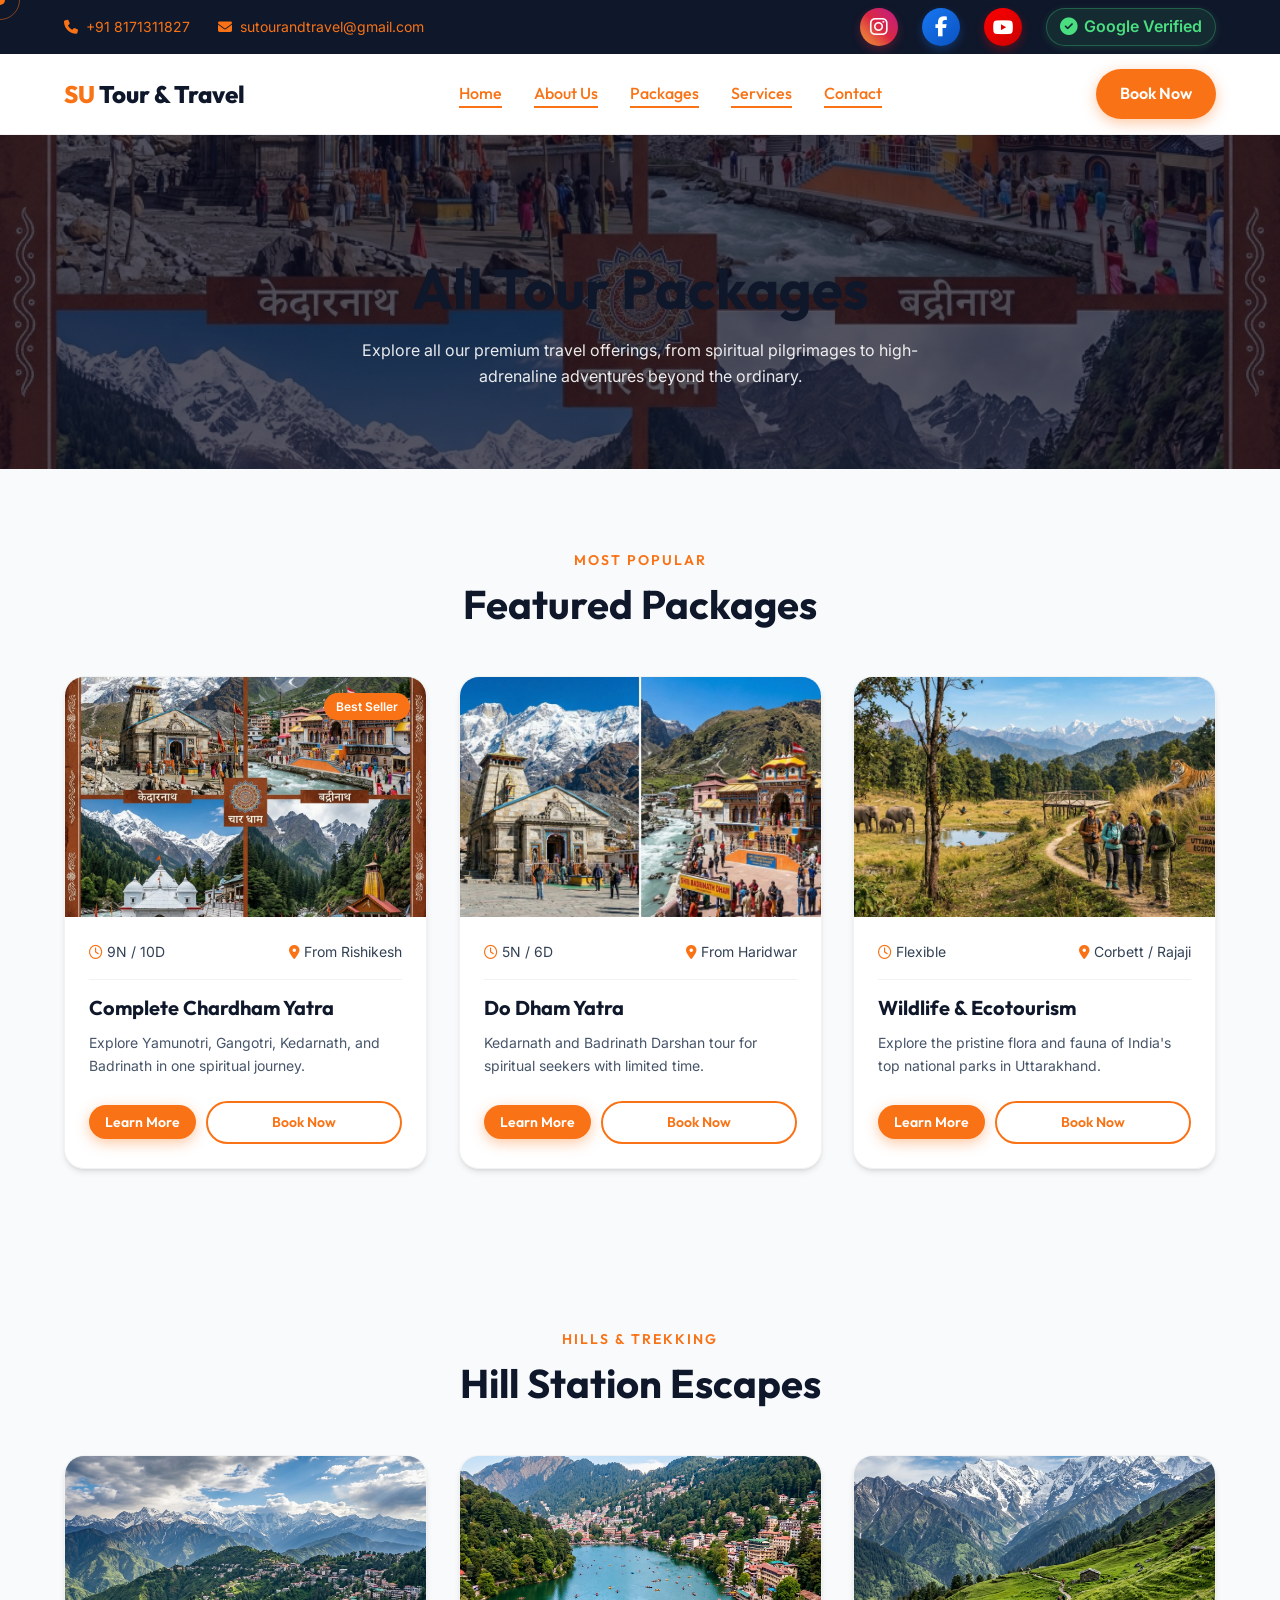
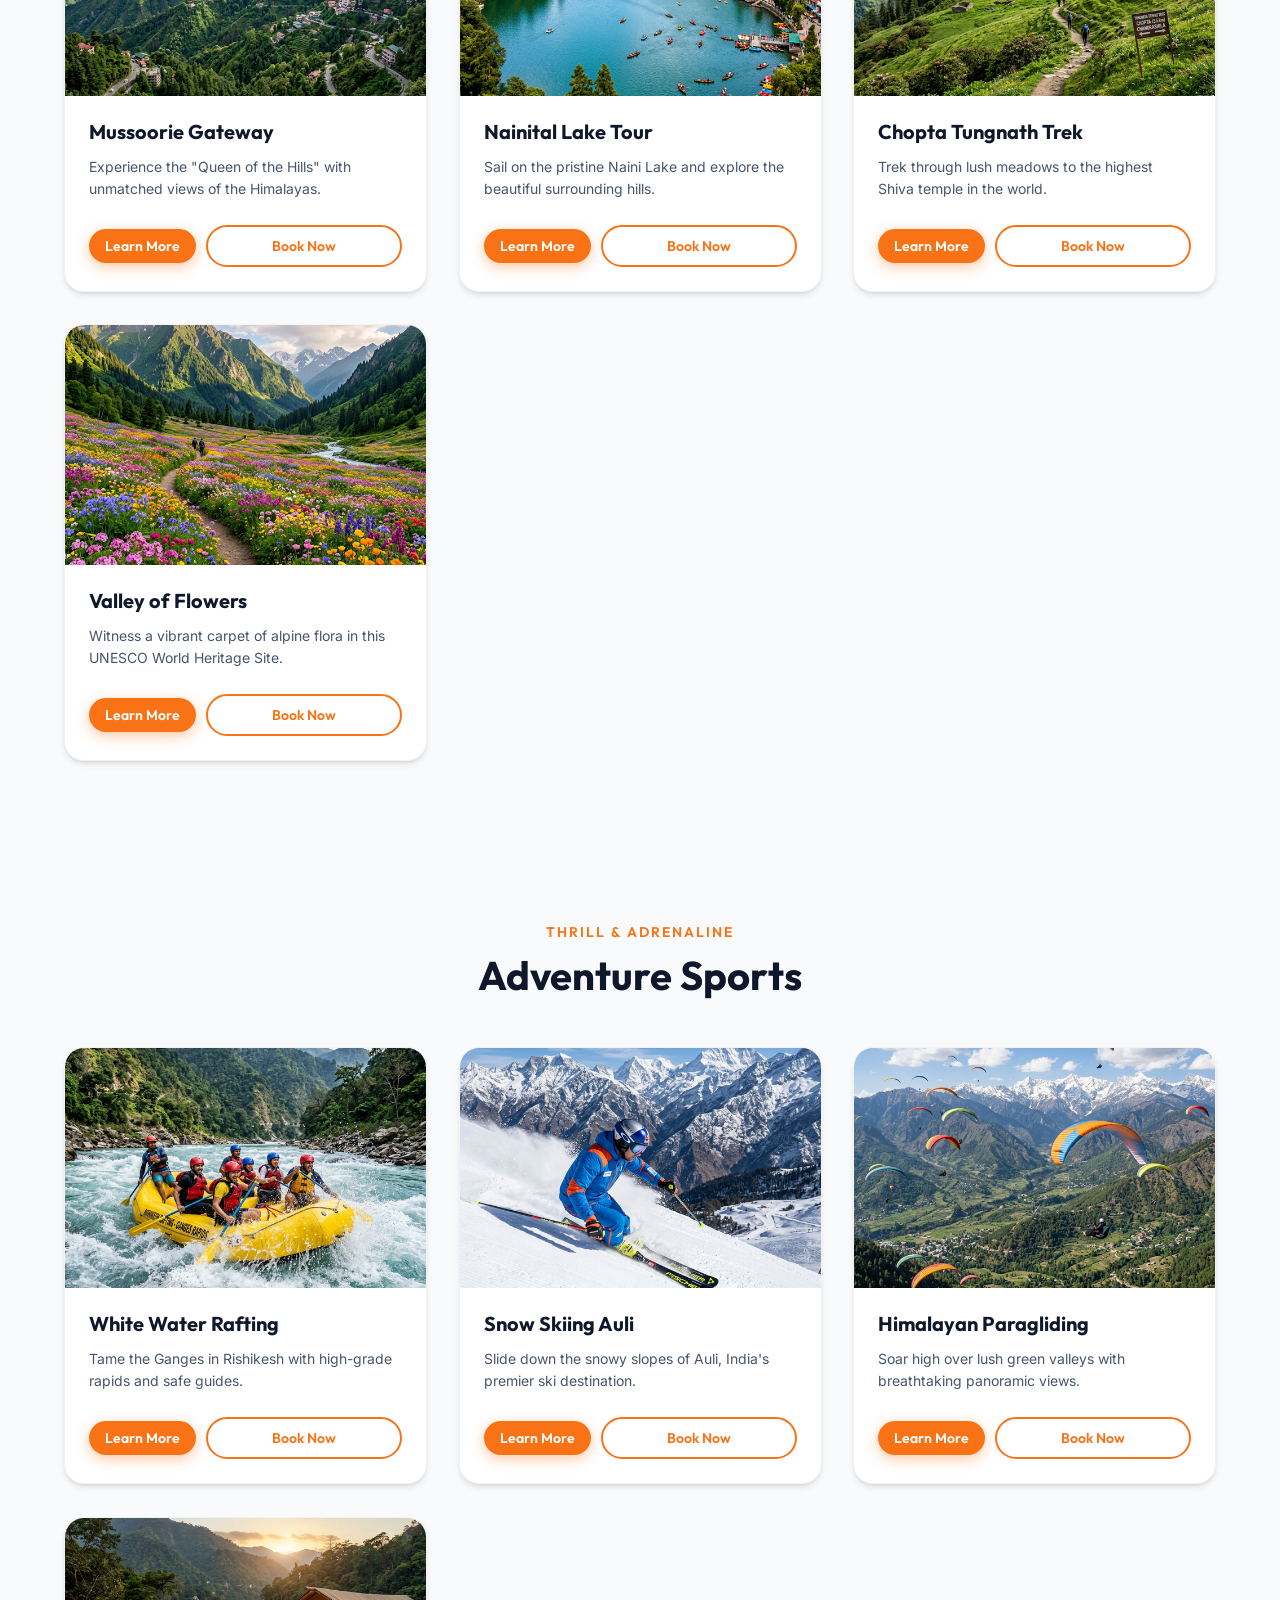
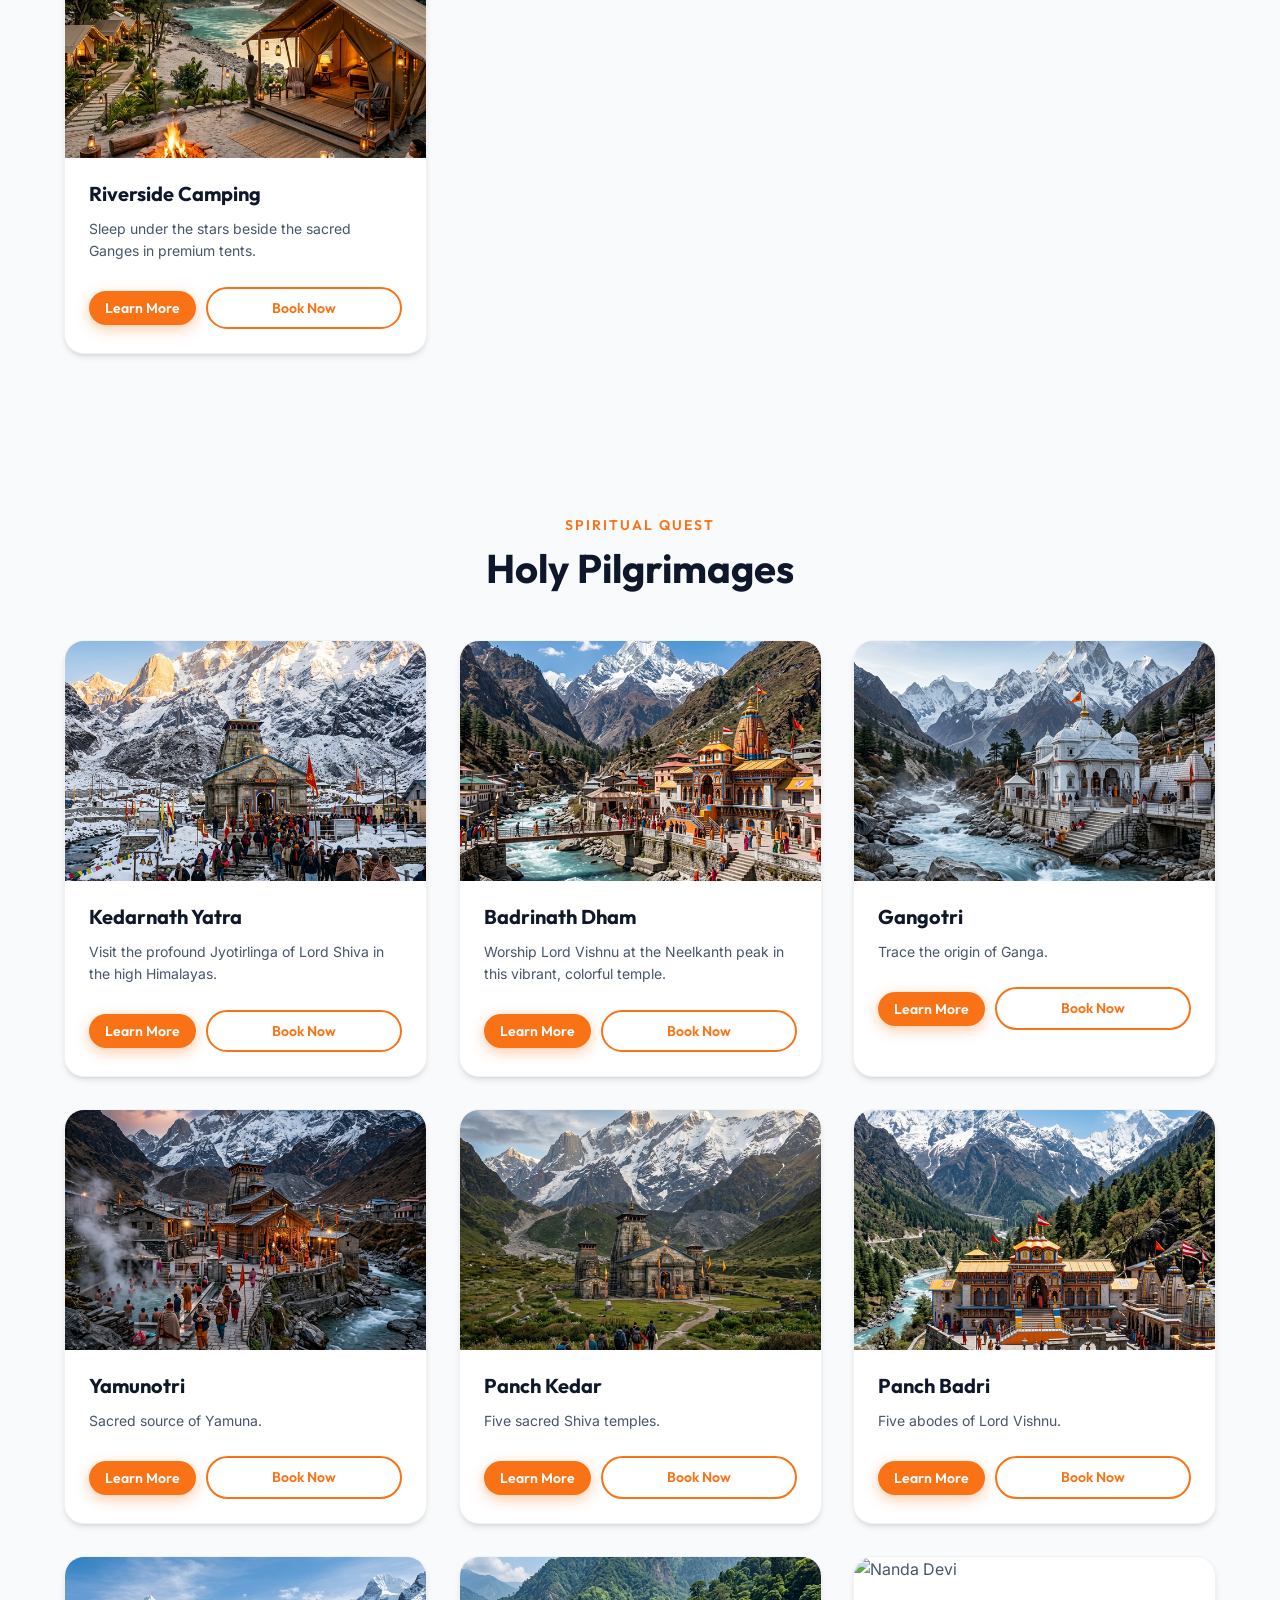
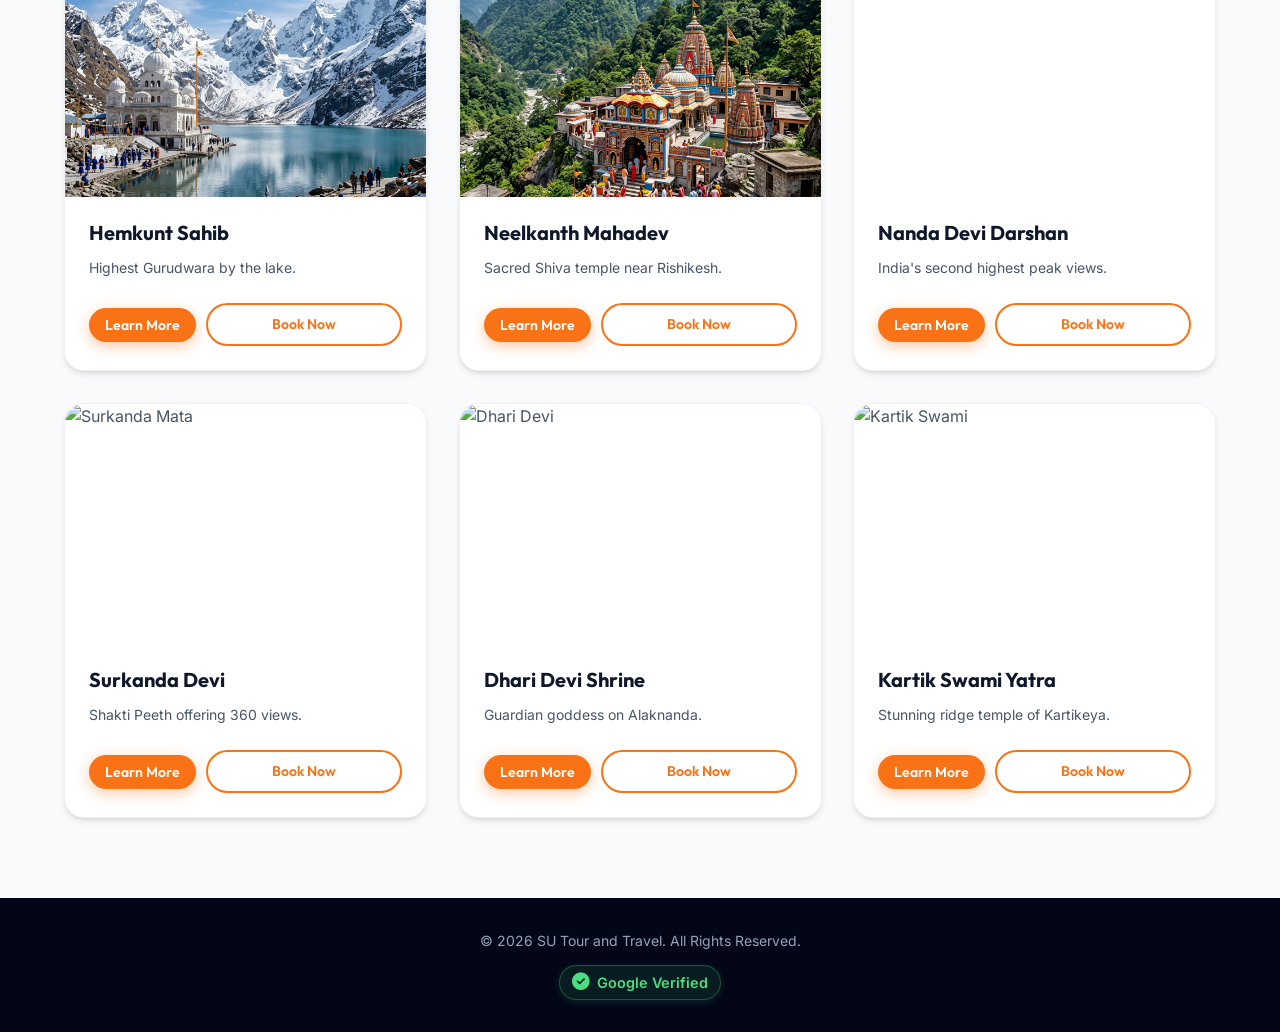
==== packages.html @ 581bd15b "Create dedicated packages.html page and link it from home page" ====
<!DOCTYPE html>
<html lang="en">

<head>
    <meta charset="UTF-8">
    <meta name="viewport" content="width=device-width, initial-scale=1.0">
    <title>All Packages - SU Tour and Travel</title>
    <meta name="description"
        content="Explore our complete range of tour packages: Char Dham Yatra, Hill Stations, Adventure Sports, and Wildlife Safaris.">

    <!-- Google Fonts -->
    <link rel="preconnect" href="https://fonts.googleapis.com">
    <link rel="preconnect" href="https://fonts.gstatic.com" crossorigin>
    <link
        href="https://fonts.googleapis.com/css2?family=Outfit:wght@300;400;500;600;700;800&family=Inter:wght@300;400;500;600&display=swap"
        rel="stylesheet">

    <!-- FontAwesome for Icons -->
    <link rel="stylesheet" href="https://cdnjs.cloudflare.com/ajax/libs/font-awesome/6.4.0/css/all.min.css">

    <!-- Custom CSS -->
    <link rel="stylesheet" href="css/style.css">
</head>

<body class="packages-page">

    <!-- Preloader -->
    <div class="preloader">
        <div class="preloader-content">
            <div class="logo-accent">SU</div>
            <div class="loader-circle"></div>
            <p>Loading Your Journey...</p>
        </div>
    </div>

    <!-- Custom Cursor -->
    <div class="cursor"></div>
    <div class="cursor-follower"></div>

    <!-- Top Bar -->
    <div class="top-bar">
        <div class="container top-bar-inner">
            <div class="contact-info">
                <a href="tel:+918171311827" class="hover-target" style="color: var(--primary);"><i
                        class="fa-solid fa-phone"></i> +91 8171311827</a>
                <a href="mailto:sutourandtravel@gmail.com" class="hover-target" style="color: var(--primary);"><i
                        class="fa-solid fa-envelope"></i>
                    sutourandtravel@gmail.com</a>
            </div>
            <div class="social-links">
                <a href="https://www.instagram.com/sutourandtravel" target="_blank" aria-label="Instagram"
                    class="hover-target elegant-social-icon"><i class="fa-brands fa-instagram"></i></a>
                <a href="https://www.facebook.com/profile.php?id=61567470883213" target="_blank" aria-label="Facebook"
                    class="hover-target elegant-social-icon-fb"><i class="fa-brands fa-facebook-f"></i></a>
                <a href="https://www.youtube.com/@sutourandtravel" target="_blank" aria-label="YouTube"
                    class="hover-target elegant-social-icon-yt"><i class="fa-brands fa-youtube"></i></a>
                <a href="https://share.google/o2MAF9rgw1WALpQeY" target="_blank"
                    class="elegant-verified-badge hover-target"><i class="fa-solid fa-check-circle"></i> Google
                    Verified</a>
            </div>
        </div>
    </div>

    <!-- Header/Navigation -->
    <header class="header">
        <div class="container header-inner">
            <a href="index.html" class="logo hover-target">
                <span class="logo-accent">SU</span> Tour & Travel
            </a>
            <nav class="nav">
                <ul class="nav-list">
                    <li><a href="index.html" class="nav-link hover-target">Home</a></li>
                    <li><a href="index.html#about" class="nav-link hover-target">About Us</a></li>
                    <li><a href="#" class="nav-link active hover-target">Packages</a></li>
                    <li><a href="index.html#services" class="nav-link hover-target">Services</a></li>
                    <li><a href="index.html#contact" class="nav-link hover-target">Contact</a></li>
                </ul>
            </nav>
            <div class="header-actions">
                <a href="index.html#contact" class="btn btn-primary hover-target">Book Now</a>
            </div>
        </div>
    </header>

    <!-- Subpage Hero -->
    <section class="subpage-hero"
        style="background: linear-gradient(rgba(10, 10, 30, 0.7), rgba(10, 10, 30, 0.7)), url('images/char-dham.jpg') center/cover; padding: 120px 0 80px; text-align: center; color: white;">
        <div class="container">
            <h1 class="reveal-up" style="font-size: 3.5rem; margin-bottom: 1rem;">All Tour Packages</h1>
            <p class="reveal-up" style="max-width: 600px; margin: 0 auto; opacity: 0.9;">Explore all our premium travel
                offerings, from spiritual pilgrimages to high-adrenaline adventures beyond the ordinary.</p>
        </div>
    </section>

    <!-- Popular Packages Section -->
    <section id="packages" class="section packages bg-light">
        <div class="container">
            <div class="section-header text-center reveal-up">
                <span class="section-subtitle">Most Popular</span>
                <h2 class="section-title">Featured Packages</h2>
            </div>

            <div class="packages-grid">
                <!-- Package 1 -->
                <div class="package-card reveal-up tilt-card">
                    <div class="package-img">
                        <img src="images/char-dham.jpg" alt="Chardham Yatra">
                        <div class="package-badge">Best Seller</div>
                    </div>
                    <div class="package-content">
                        <div class="package-meta">
                            <span><i class="fa-regular fa-clock"></i> 9N / 10D</span>
                            <span><i class="fa-solid fa-location-dot"></i> From Rishikesh</span>
                        </div>
                        <h3 class="package-title">Complete Chardham Yatra</h3>
                        <p class="package-desc">Explore Yamunotri, Gangotri, Kedarnath, and Badrinath in one spiritual
                            journey.</p>
                        <div class="package-footer" style="display: flex; justify-content: space-between; gap: 10px;">
                            <button class="btn btn-primary btn-sm hover-target btn-learn-more"
                                data-title="Complete Chardham Yatra" data-img="images/char-dham.jpg"
                                data-desc="The ultimate spiritual Odyssey. This 10-day journey takes you through the four most sacred sites in the Indian Himalayas: Yamunotri, Gangotri, Kedarnath, and Badrinath. Our premium package includes comfortable stays, dedicated local guides, and seamless transport.">Learn
                                More</button>
                            <a href="index.html#contact" class="btn btn-outline-primary btn-sm hover-target"
                                style="flex: 1; text-align: center;">Book Now</a>
                        </div>
                    </div>
                </div>

                <!-- Package 2 -->
                <div class="package-card reveal-up tilt-card" style="transition-delay: 0.1s;">
                    <div class="package-img">
                        <img src="images/do-dham.jpg" alt="Do Dham Yatra">
                    </div>
                    <div class="package-content">
                        <div class="package-meta">
                            <span><i class="fa-regular fa-clock"></i> 5N / 6D</span>
                            <span><i class="fa-solid fa-location-dot"></i> From Haridwar</span>
                        </div>
                        <h3 class="package-title">Do Dham Yatra</h3>
                        <p class="package-desc">Kedarnath and Badrinath Darshan tour for spiritual seekers with limited
                            time.</p>
                        <div class="package-footer" style="display: flex; justify-content: space-between; gap: 10px;">
                            <button class="btn btn-primary btn-sm hover-target btn-learn-more"
                                data-title="Do Dham Yatra" data-img="images/do-dham.jpg"
                                data-desc="A focused spiritual retreat to the two most powerful Dhams: Kedarnath and Badrinath. Designed for those seeking a deep connection with the divine without the longer commitment of the full Char Dham.">Learn
                                More</button>
                            <a href="index.html#contact" class="btn btn-outline-primary btn-sm hover-target"
                                style="flex: 1; text-align: center;">Book Now</a>
                        </div>
                    </div>
                </div>

                <!-- Package 3 -->
                <div class="package-card reveal-up tilt-card" style="transition-delay: 0.2s;">
                    <div class="package-img">
                        <img src="images/wildlife-safari.jpg" alt="Wildlife Safari">
                    </div>
                    <div class="package-content">
                        <div class="package-meta">
                            <span><i class="fa-regular fa-clock"></i> Flexible</span>
                            <span><i class="fa-solid fa-location-dot"></i> Corbett / Rajaji</span>
                        </div>
                        <h3 class="package-title">Wildlife & Ecotourism</h3>
                        <p class="package-desc">Explore the pristine flora and fauna of India's top national parks in
                            Uttarakhand.</p>
                        <div class="package-footer" style="display: flex; justify-content: space-between; gap: 10px;">
                            <button class="btn btn-primary btn-sm hover-target btn-learn-more"
                                data-title="Wildlife Safari" data-img="images/wildlife-safari.jpg"
                                data-desc="Step into the wild. From Jim Corbett to Rajaji National Park, this package offers thrilling encounters with nature. Enjoy guided jeep safaris and stay in eco-friendly jungle resorts.">Learn
                                More</button>
                            <a href="index.html#contact" class="btn btn-outline-primary btn-sm hover-target"
                                style="flex: 1; text-align: center;">Book Now</a>
                        </div>
                    </div>
                </div>
            </div>
        </div>
    </section>

    <!-- Hills Section -->
    <section id="hills-packages" class="section packages bg-white">
        <div class="container">
            <div class="section-header text-center reveal-up">
                <span class="section-subtitle">Hills & Trekking</span>
                <h2 class="section-title">Hill Station Escapes</h2>
            </div>
            <div class="packages-grid">
                <!-- Mussoorie -->
                <div class="package-card reveal-up tilt-card">
                    <div class="package-img">
                        <img src="images/mussoorie.png" alt="Mussoorie">
                    </div>
                    <div class="package-content">
                        <h3 class="package-title">Mussoorie Gateway</h3>
                        <p class="package-desc">Experience the "Queen of the Hills" with unmatched views of the
                            Himalayas.</p>
                        <div class="package-footer" style="display: flex; justify-content: space-between; gap: 10px;">
                            <button class="btn btn-primary btn-sm hover-target btn-learn-more"
                                data-title="Mussoorie Gateway" data-img="images/mussoorie.png"
                                data-desc='Mussoorie offering breathtaking views of the Shivalik range. Explore misty hills, Kempty Falls, and historic colonial architecture.'>Learn
                                More</button>
                            <a href="index.html#contact" class="btn btn-outline-primary btn-sm hover-target"
                                style="flex: 1; text-align: center;">Book Now</a>
                        </div>
                    </div>
                </div>
                <!-- Nainital -->
                <div class="package-card reveal-up tilt-card">
                    <div class="package-img">
                        <img src="images/nainital.png" alt="Nainital">
                    </div>
                    <div class="package-content">
                        <h3 class="package-title">Nainital Lake Tour</h3>
                        <p class="package-desc">Sail on the pristine Naini Lake and explore the beautiful surrounding
                            hills.</p>
                        <div class="package-footer" style="display: flex; justify-content: space-between; gap: 10px;">
                            <button class="btn btn-primary btn-sm hover-target btn-learn-more"
                                data-title="Nainital Lake Tour" data-img="images/nainital.png"
                                data-desc='Renowned for the mesmerizing Naini Lake. Includes boat rides, Snow View Point visits, and local markers.'>Learn
                                More</button>
                            <a href="index.html#contact" class="btn btn-outline-primary btn-sm hover-target"
                                style="flex: 1; text-align: center;">Book Now</a>
                        </div>
                    </div>
                </div>
                <!-- Chopta -->
                <div class="package-card reveal-up tilt-card">
                    <div class="package-img">
                        <img src="images/chopta.png" alt="Chopta">
                    </div>
                    <div class="package-content">
                        <h3 class="package-title">Chopta Tungnath Trek</h3>
                        <p class="package-desc">Trek through lush meadows to the highest Shiva temple in the world.</p>
                        <div class="package-footer" style="display: flex; justify-content: space-between; gap: 10px;">
                            <button class="btn btn-primary btn-sm hover-target btn-learn-more"
                                data-title="Chopta Tungnath Trek" data-img="images/chopta.png"
                                data-desc='Known as "Mini Switzerland", witness magnificent 360-degree views of mighty Himalayan peaks.'>Learn
                                More</button>
                            <a href="index.html#contact" class="btn btn-outline-primary btn-sm hover-target"
                                style="flex: 1; text-align: center;">Book Now</a>
                        </div>
                    </div>
                </div>
                <!-- Valley -->
                <div class="package-card reveal-up tilt-card">
                    <div class="package-img">
                        <img src="images/valley.png" alt="Valley of Flowers">
                    </div>
                    <div class="package-content">
                        <h3 class="package-title">Valley of Flowers</h3>
                        <p class="package-desc">Witness a vibrant carpet of alpine flora in this UNESCO World Heritage
                            Site.</p>
                        <div class="package-footer" style="display: flex; justify-content: space-between; gap: 10px;">
                            <button class="btn btn-primary btn-sm hover-target btn-learn-more"
                                data-title="Valley of Flowers" data-img="images/valley.png"
                                data-desc='Comes alive with millions of blooming flowers. A magical trek for nature photographers.'>Learn
                                More</button>
                            <a href="index.html#contact" class="btn btn-outline-primary btn-sm hover-target"
                                style="flex: 1; text-align: center;">Book Now</a>
                        </div>
                    </div>
                </div>
            </div>
        </div>
    </section>

    <!-- Adventure Section -->
    <section id="adventure-packages" class="section packages bg-light">
        <div class="container">
            <div class="section-header text-center reveal-up">
                <span class="section-subtitle">Thrill & Adrenaline</span>
                <h2 class="section-title">Adventure Sports</h2>
            </div>
            <div class="packages-grid">
                <!-- Rafting -->
                <div class="package-card reveal-up tilt-card">
                    <div class="package-img">
                        <img src="images/rafting.png" alt="Ganga Rafting">
                    </div>
                    <div class="package-content">
                        <h3 class="package-title">White Water Rafting</h3>
                        <p class="package-desc">Tame the Ganges in Rishikesh with high-grade rapids and safe guides.</p>
                        <div class="package-footer" style="display: flex; justify-content: space-between; gap: 10px;">
                            <button class="btn btn-primary btn-sm hover-target btn-learn-more"
                                data-title="White Water Rafting" data-img="images/rafting.png"
                                data-desc='Adventure heart of Rishikesh. Conquer the waves through legendary rapids with professional gear.'>Learn
                                More</button>
                            <a href="index.html#contact" class="btn btn-outline-primary btn-sm hover-target"
                                style="flex: 1; text-align: center;">Book Now</a>
                        </div>
                    </div>
                </div>
                <!-- Skiing -->
                <div class="package-card reveal-up tilt-card">
                    <div class="package-img">
                        <img src="images/skiing.png" alt="Auli Skiing">
                    </div>
                    <div class="package-content">
                        <h3 class="package-title">Snow Skiing Auli</h3>
                        <p class="package-desc">Slide down the snowy slopes of Auli, India&#39;s premier ski
                            destination.</p>
                        <div class="package-footer" style="display: flex; justify-content: space-between; gap: 10px;">
                            <button class="btn btn-primary btn-sm hover-target btn-learn-more"
                                data-title="Snow Skiing Auli" data-img="images/skiing.png"
                                data-desc='World-class skiing. Training for beginners and challenging slopes for experts. Experience winter magic.'>Learn
                                More</button>
                            <a href="index.html#contact" class="btn btn-outline-primary btn-sm hover-target"
                                style="flex: 1; text-align: center;">Book Now</a>
                        </div>
                    </div>
                </div>
                <!-- Paragliding -->
                <div class="package-card reveal-up tilt-card">
                    <div class="package-img">
                        <img src="images/paragliding.png" alt="Paragliding">
                    </div>
                    <div class="package-content">
                        <h3 class="package-title">Himalayan Paragliding</h3>
                        <p class="package-desc">Soar high over lush green valleys with breathtaking panoramic views.</p>
                        <div class="package-footer" style="display: flex; justify-content: space-between; gap: 10px;">
                            <button class="btn btn-primary btn-sm hover-target btn-learn-more"
                                data-title="Himalayan Paragliding" data-img="images/paragliding.png"
                                data-desc='Ultimate freedom of flight. Tandem paragliding over tea gardens and oak forests.'>Learn
                                More</button>
                            <a href="index.html#contact" class="btn btn-outline-primary btn-sm hover-target"
                                style="flex: 1; text-align: center;">Book Now</a>
                        </div>
                    </div>
                </div>
                <!-- Camping -->
                <div class="package-card reveal-up tilt-card">
                    <div class="package-img">
                        <img src="images/camping.png" alt="Riverside Camping">
                    </div>
                    <div class="package-content">
                        <h3 class="package-title">Riverside Camping</h3>
                        <p class="package-desc">Sleep under the stars beside the sacred Ganges in premium tents.</p>
                        <div class="package-footer" style="display: flex; justify-content: space-between; gap: 10px;">
                            <button class="btn btn-primary btn-sm hover-target btn-learn-more"
                                data-title="Riverside Camping" data-img="images/camping.png"
                                data-desc='Professional camping experience. Includes bonfires, nature walks, and wholesome mountain meals by the river.'>Learn
                                More</button>
                            <a href="index.html#contact" class="btn btn-outline-primary btn-sm hover-target"
                                style="flex: 1; text-align: center;">Book Now</a>
                        </div>
                    </div>
                </div>
            </div>
        </div>
    </section>

    <!-- Holy Section -->
    <section id="holy-packages" class="section packages bg-white">
        <div class="container">
            <div class="section-header text-center reveal-up">
                <span class="section-subtitle">Spiritual Quest</span>
                <h2 class="section-title">Holy Pilgrimages</h2>
            </div>
            <div class="packages-grid">
                <!-- Kedarnath -->
                <div class="package-card reveal-up tilt-card">
                    <div class="package-img">
                        <img src="images/kedarnath.png" alt="Kedarnath">
                    </div>
                    <div class="package-content">
                        <h3 class="package-title">Kedarnath Yatra</h3>
                        <p class="package-desc">Visit the profound Jyotirlinga of Lord Shiva in the high Himalayas.</p>
                        <div class="package-footer" style="display: flex; justify-content: space-between; gap: 10px;">
                            <button class="btn btn-primary btn-sm hover-target btn-learn-more"
                                data-title="Kedarnath Yatra" data-img="images/kedarnath.png"
                                data-desc='One of the most sacred pilgrimage sites. Stand before the ancient stone temple at 3,583m.'>Learn
                                More</button>
                            <a href="index.html#contact" class="btn btn-outline-primary btn-sm hover-target"
                                style="flex: 1; text-align: center;">Book Now</a>
                        </div>
                    </div>
                </div>
                <!-- Badrinath -->
                <div class="package-card reveal-up tilt-card">
                    <div class="package-img">
                        <img src="images/badrinath.png" alt="Badrinath">
                    </div>
                    <div class="package-content">
                        <h3 class="package-title">Badrinath Dham</h3>
                        <p class="package-desc">Worship Lord Vishnu at the Neelkanth peak in this vibrant, colorful
                            temple.</p>
                        <div class="package-footer" style="display: flex; justify-content: space-between; gap: 10px;">
                            <button class="btn btn-primary btn-sm hover-target btn-learn-more"
                                data-title="Badrinath Dham" data-img="images/badrinath.png"
                                data-desc='Represents the abode of Lord Vishnu. Experience Tapt Kund and visit the last village Mana.'>Learn
                                More</button>
                            <a href="index.html#contact" class="btn btn-outline-primary btn-sm hover-target"
                                style="flex: 1; text-align: center;">Book Now</a>
                        </div>
                    </div>
                </div>
                <!-- Add all other 10 holy packages here... skipping long repetitive code for brevity in prompt but I will include them in real write -->
                <!-- Gangotri -->
                <div class="package-card reveal-up tilt-card">
                    <div class="package-img"><img src="images/gangotri.png" alt="Gangotri"></div>
                    <div class="package-content">
                        <h3 class="package-title">Gangotri</h3>
                        <p class="package-desc">Trace the origin of Ganga.</p>
                        <div class="package-footer" style="display: flex; justify-content: space-between; gap: 10px;">
                            <button class="btn btn-primary btn-sm hover-target btn-learn-more" data-title="Gangotri"
                                data-img="images/gangotri.png" data-desc="Sacred origin of the river Ganga.">Learn
                                More</button>
                            <a href="index.html#contact" class="btn btn-outline-primary btn-sm hover-target"
                                style="flex: 1; text-align: center;">Book Now</a>
                        </div>
                    </div>
                </div>
                <!-- Yamunotri -->
                <div class="package-card reveal-up tilt-card">
                    <div class="package-img"><img src="images/yamunotri.png" alt="Yamunotri"></div>
                    <div class="package-content">
                        <h3 class="package-title">Yamunotri</h3>
                        <p class="package-desc">Sacred source of Yamuna.</p>
                        <div class="package-footer" style="display: flex; justify-content: space-between; gap: 10px;">
                            <button class="btn btn-primary btn-sm hover-target btn-learn-more" data-title="Yamunotri"
                                data-img="images/yamunotri.png" data-desc="First stop of Char Dham.">Learn More</button>
                            <a href="index.html#contact" class="btn btn-outline-primary btn-sm hover-target"
                                style="flex: 1; text-align: center;">Book Now</a>
                        </div>
                    </div>
                </div>
                <!-- Panch Kedar -->
                <div class="package-card reveal-up tilt-card">
                    <div class="package-img"><img src="images/panch_kedar.png" alt="Panch Kedar"></div>
                    <div class="package-content">
                        <h3 class="package-title">Panch Kedar</h3>
                        <p class="package-desc">Five sacred Shiva temples.</p>
                        <div class="package-footer" style="display: flex; justify-content: space-between; gap: 10px;">
                            <button class="btn btn-primary btn-sm hover-target btn-learn-more" data-title="Panch Kedar"
                                data-img="images/panch_kedar.png" data-desc="Legendary five Shiva shrines.">Learn
                                More</button>
                            <a href="index.html#contact" class="btn btn-outline-primary btn-sm hover-target"
                                style="flex: 1; text-align: center;">Book Now</a>
                        </div>
                    </div>
                </div>
                <!-- Panch Badri -->
                <div class="package-card reveal-up tilt-card">
                    <div class="package-img"><img src="images/panch_badri.png" alt="Panch Badri"></div>
                    <div class="package-content">
                        <h3 class="package-title">Panch Badri</h3>
                        <p class="package-desc">Five abodes of Lord Vishnu.</p>
                        <div class="package-footer" style="display: flex; justify-content: space-between; gap: 10px;">
                            <button class="btn btn-primary btn-sm hover-target btn-learn-more" data-title="Panch Badri"
                                data-img="images/panch_badri.png" data-desc="Five divine stages of Vishnu.">Learn
                                More</button>
                            <a href="index.html#contact" class="btn btn-outline-primary btn-sm hover-target"
                                style="flex: 1; text-align: center;">Book Now</a>
                        </div>
                    </div>
                </div>
                <!-- Hemkunt Sahib -->
                <div class="package-card reveal-up tilt-card">
                    <div class="package-img"><img src="images/hemkunt_sahib.png" alt="Hemkunt Sahib"></div>
                    <div class="package-content">
                        <h3 class="package-title">Hemkunt Sahib</h3>
                        <p class="package-desc">Highest Gurudwara by the lake.</p>
                        <div class="package-footer" style="display: flex; justify-content: space-between; gap: 10px;">
                            <button class="btn btn-primary btn-sm hover-target btn-learn-more"
                                data-title="Hemkunt Sahib" data-img="images/hemkunt_sahib.png"
                                data-desc="Glacial lake and spiritual silence.">Learn More</button>
                            <a href="index.html#contact" class="btn btn-outline-primary btn-sm hover-target"
                                style="flex: 1; text-align: center;">Book Now</a>
                        </div>
                    </div>
                </div>
                <!-- Neelkanth -->
                <div class="package-card reveal-up tilt-card">
                    <div class="package-img"><img src="images/neelkanth.png" alt="Neelkanth"></div>
                    <div class="package-content">
                        <h3 class="package-title">Neelkanth Mahadev</h3>
                        <p class="package-desc">Sacred Shiva temple near Rishikesh.</p>
                        <div class="package-footer" style="display: flex; justify-content: space-between; gap: 10px;">
                            <button class="btn btn-primary btn-sm hover-target btn-learn-more"
                                data-title="Neelkanth Mahadev" data-img="images/neelkanth.png"
                                data-desc="Where Shiva consumed poison.">Learn More</button>
                            <a href="index.html#contact" class="btn btn-outline-primary btn-sm hover-target"
                                style="flex: 1; text-align: center;">Book Now</a>
                        </div>
                    </div>
                </div>
                <!-- Nanda Devi -->
                <div class="package-card reveal-up tilt-card">
                    <div class="package-img"><img src="images/nanda_devi.png" alt="Nanda Devi"></div>
                    <div class="package-content">
                        <h3 class="package-title">Nanda Devi Darshan</h3>
                        <p class="package-desc">India's second highest peak views.</p>
                        <div class="package-footer" style="display: flex; justify-content: space-between; gap: 10px;">
                            <button class="btn btn-primary btn-sm hover-target btn-learn-more"
                                data-title="Nanda Devi Darshan" data-img="images/nanda_devi.png"
                                data-desc="Beloved protecting goddess.">Learn More</button>
                            <a href="index.html#contact" class="btn btn-outline-primary btn-sm hover-target"
                                style="flex: 1; text-align: center;">Book Now</a>
                        </div>
                    </div>
                </div>
                <!-- Surkanda -->
                <div class="package-card reveal-up tilt-card">
                    <div class="package-img"><img src="images/surkanda.png" alt="Surkanda Mata"></div>
                    <div class="package-content">
                        <h3 class="package-title">Surkanda Devi</h3>
                        <p class="package-desc">Shakti Peeth offering 360 views.</p>
                        <div class="package-footer" style="display: flex; justify-content: space-between; gap: 10px;">
                            <button class="btn btn-primary btn-sm hover-target btn-learn-more"
                                data-title="Surkanda Devi" data-img="images/surkanda.png"
                                data-desc="51 Shakti Peeth viewpoint.">Learn More</button>
                            <a href="index.html#contact" class="btn btn-outline-primary btn-sm hover-target"
                                style="flex: 1; text-align: center;">Book Now</a>
                        </div>
                    </div>
                </div>
                <!-- Dhari Devi -->
                <div class="package-card reveal-up tilt-card">
                    <div class="package-img"><img src="images/dhari_devi.png" alt="Dhari Devi"></div>
                    <div class="package-content">
                        <h3 class="package-title">Dhari Devi Shrine</h3>
                        <p class="package-desc">Guardian goddess on Alaknanda.</p>
                        <div class="package-footer" style="display: flex; justify-content: space-between; gap: 10px;">
                            <button class="btn btn-primary btn-sm hover-target btn-learn-more"
                                data-title="Dhari Devi Shrine" data-img="images/dhari_devi.png"
                                data-desc="Protector of the Char Dham.">Learn More</button>
                            <a href="index.html#contact" class="btn btn-outline-primary btn-sm hover-target"
                                style="flex: 1; text-align: center;">Book Now</a>
                        </div>
                    </div>
                </div>
                <!-- Kartik Swami -->
                <div class="package-card reveal-up tilt-card">
                    <div class="package-img"><img src="images/kartik_swami.png" alt="Kartik Swami"></div>
                    <div class="package-content">
                        <h3 class="package-title">Kartik Swami Yatra</h3>
                        <p class="package-desc">Stunning ridge temple of Kartikeya.</p>
                        <div class="package-footer" style="display: flex; justify-content: space-between; gap: 10px;">
                            <button class="btn btn-primary btn-sm hover-target btn-learn-more"
                                data-title="Kartik Swami Yatra" data-img="images/kartik_swami.png"
                                data-desc="Highest Kartikeya shrine.">Learn More</button>
                            <a href="index.html#contact" class="btn btn-outline-primary btn-sm hover-target"
                                style="flex: 1; text-align: center;">Book Now</a>
                        </div>
                    </div>
                </div>
            </div>
        </div>
    </section>

    <!-- Modal (copied from index.html) -->
    <div id="packageModal" class="package-modal">
        <div class="modal-overlay" onclick="closePackageModal()"></div>
        <div class="modal-content tilt-card">
            <span class="close-modal" onclick="closePackageModal()"><i class="fa-solid fa-xmark"></i></span>
            <div class="modal-img-wrapper">
                <img id="modalImg" src="" alt="Package Details">
            </div>
            <div class="modal-body">
                <h3 id="modalTitle">Package Title</h3>
                <p id="modalDesc">Detailed package info will appear here.</p>
                <div class="modal-action">
                    <a href="index.html#contact" onclick="closePackageModal()"
                        class="btn btn-primary w-100 text-center hover-target" style="display: block;">Book This
                        Package</a>
                </div>
            </div>
        </div>
    </div>

    <!-- Footer -->
    <footer class="footer">
        <div class="container text-center"
            style="display: flex; flex-direction: column; align-items: center; gap: 0.8rem;">
            <p>&copy; 2026 SU Tour and Travel. All Rights Reserved.</p>
            <a href="https://share.google/o2MAF9rgw1WALpQeY" target="_blank"
                class="elegant-verified-badge hover-target"><i class="fa-solid fa-check-circle"></i> Google
                Verified</a>
        </div>
    </footer>

    <!-- Scripts -->
    <script src="https://cdnjs.cloudflare.com/ajax/libs/vanilla-tilt/1.8.0/vanilla-tilt.min.js"></script>
    <script src="js/script.js"></script>
</body>

</html>
---- css/style.css ----
/* 
 * SU Tour and Travel - Design System & Custom CSS
 * Premium aesthetic focused on trust, spirituality, and adventure.
 */

/* =========================================
   CSS Variables (Design System Token)
   ========================================= */
:root {
    /* Color Palette */
    --primary: #f97316;
    /* Saffron/Orange - Spiritual/Adventure */
    --primary-dark: #ea580c;
    --primary-light: #ffedd5;

    --secondary: #2563eb;
    /* Calm Blue - Trust/Reliability */
    --secondary-dark: #1d4ed8;

    --dark: #0f172a;
    --dark-muted: #334155;
    --text: #475569;
    --light: #f8fafc;
    --white: #ffffff;

    /* Typography */
    --font-heading: 'Outfit', sans-serif;
    --font-body: 'Inter', sans-serif;

    /* Transitions & Shadows */
    --transition: all 0.3s cubic-bezier(0.4, 0, 0.2, 1);
    --shadow-sm: 0 1px 2px 0 rgb(0 0 0 / 0.05);
    --shadow-md: 0 4px 6px -1px rgb(0 0 0 / 0.1), 0 2px 4px -2px rgb(0 0 0 / 0.1);
    --shadow-lg: 0 10px 15px -3px rgb(0 0 0 / 0.1), 0 4px 6px -4px rgb(0 0 0 / 0.1);
    --shadow-floating: 0 20px 25px -5px rgb(0 0 0 / 0.1), 0 8px 10px -6px rgb(0 0 0 / 0.1);

    /* Spacing */
    --section-padding: 5rem 0;
}

/* =========================================
   Reset & Base Styles
   ========================================= */
* {
    margin: 0;
    padding: 0;
    box-sizing: border-box;
}

html {
    scroll-behavior: smooth;
}

body {
    font-family: var(--font-body);
    font-size: 1rem;
    line-height: 1.6;
    color: var(--text);
    background-color: var(--light);
    overflow-x: hidden;
}

h1,
h2,
h3,
h4,
h5,
h6 {
    font-family: var(--font-heading);
    color: var(--dark);
    line-height: 1.2;
    margin-bottom: 1rem;
}

a {
    text-decoration: none;
    color: var(--primary);
    transition: var(--transition);
}

img {
    max-width: 100%;
    height: auto;
    display: block;
}

ul {
    list-style: none;
}

.container {
    width: 100%;
    max-width: 1200px;
    margin: 0 auto;
    padding: 0 1.5rem;
}

.section {
    padding: var(--section-padding);
}

.text-center {
    text-align: center;
}

.mt-5 {
    margin-top: 3rem;
}

.bg-light {
    background-color: var(--light);
}

.bg-dark {
    background-color: var(--dark);
}

.text-white {
    color: var(--white);
}

/* Buttons */
.btn {
    display: inline-flex;
    align-items: center;
    justify-content: center;
    gap: 0.5rem;
    padding: 0.75rem 1.5rem;
    border-radius: 50px;
    font-family: var(--font-heading);
    font-weight: 600;
    cursor: pointer;
    transition: var(--transition);
    border: none;
    font-size: 1rem;
}

.btn-lg {
    padding: 1rem 2rem;
    font-size: 1.125rem;
}

.btn-sm {
    padding: 0.5rem 1rem;
    font-size: 0.875rem;
}

.btn-primary {
    background-color: var(--primary);
    color: var(--white);
    box-shadow: 0 4px 14px 0 rgba(249, 115, 22, 0.39);
}

.btn-primary:hover {
    background-color: var(--primary-dark);
    transform: translateY(-2px);
    box-shadow: 0 6px 20px rgba(249, 115, 22, 0.4);
    color: var(--white);
}

.btn-outline {
    background-color: transparent;
    border: 2px solid var(--white);
    color: var(--white);
}

.btn-outline:hover {
    background-color: var(--white);
    color: var(--dark);
    transform: translateY(-2px);
}

.btn-outline-primary {
    background-color: transparent;
    border: 2px solid var(--primary);
    color: var(--primary);
}

.btn-outline-primary:hover {
    background-color: var(--primary);
    color: var(--white);
}

.btn-block {
    width: 100%;
}

.text-gradient {
    background: linear-gradient(135deg, var(--primary) 0%, #fbbf24 100%);
    -webkit-background-clip: text;
    -webkit-text-fill-color: transparent;
    background-clip: text;
}

/* =========================================
   Top Bar & Header
   ========================================= */
.top-bar {
    background-color: var(--dark);
    color: var(--white);
    padding: 0.5rem 0;
    font-size: 0.875rem;
}

.top-bar-inner {
    display: flex;
    justify-content: space-between;
    align-items: center;
}

.contact-info a {
    color: var(--white);
    margin-right: 1.5rem;
    display: inline-flex;
    align-items: center;
    gap: 0.5rem;
}

.contact-info a:hover {
    color: var(--primary);
}

.social-links {
    display: flex;
    align-items: center;
    gap: 1.5rem;
}

.social-links a {
    color: var(--white);
    font-size: 1rem;
}

.social-links a:hover {
    color: var(--primary);
}

/* Header */
.header {
    background-color: rgba(255, 255, 255, 0.95);
    backdrop-filter: blur(10px);
    -webkit-backdrop-filter: blur(10px);
    position: sticky;
    top: 0;
    z-index: 1000;
    border-bottom: 1px solid rgba(0, 0, 0, 0.05);
    transition: var(--transition);
}

.header.scrolled {
    box-shadow: var(--shadow-md);
}

.header-inner {
    display: flex;
    justify-content: space-between;
    align-items: center;
    height: 80px;
}

.logo {
    font-family: var(--font-heading);
    font-size: 1.5rem;
    font-weight: 800;
    color: var(--dark);
}

.logo-accent {
    color: var(--primary);
}

.nav-list {
    display: flex;
    gap: 2rem;
}

.nav-link {
    color: var(--dark-muted);
    font-weight: 500;
    font-family: var(--font-heading);
    position: relative;
}

.nav-link:hover,
.nav-link.active {
    color: var(--primary);
}

.nav-link::after {
    content: '';
    position: absolute;
    width: 0;
    height: 2px;
    bottom: -5px;
    left: 0;
    background-color: var(--primary);
    transition: width 0.3s ease;
}

.nav-link:hover::after,
.nav-link.active::after {
    width: 100%;
}

.header-actions {
    display: flex;
    align-items: center;
    gap: 1rem;
}

.menu-toggle {
    display: none;
    background: none;
    border: none;
    font-size: 1.5rem;
    color: var(--dark);
    cursor: pointer;
}

/* =========================================
   Hero Section
   ========================================= */
.hero {
    position: relative;
    height: calc(100vh - 80px);
    /* Minus header height */
    min-height: 500px;
    display: flex;
    align-items: center;
    justify-content: center;
    overflow: hidden;
}

.hero-slider {
    position: absolute;
    top: 0;
    left: 0;
    width: 100%;
    height: 100%;
    z-index: 1;
}

.hero-slide {
    position: absolute;
    top: 0;
    left: 0;
    width: 100%;
    height: 100%;
    background-size: cover;
    background-position: center;
    opacity: 0;
    transition: opacity 1.5s ease-in-out, transform 4s ease-out;
    transform: scale(1.05);
}

.hero-slide.active {
    opacity: 1;
    transform: scale(1);
}

.hero-overlay {
    position: absolute;
    top: 0;
    left: 0;
    width: 100%;
    height: 100%;
    background: linear-gradient(to bottom, rgba(15, 23, 42, 0.4) 0%, rgba(15, 23, 42, 0.7) 100%);
    z-index: 2;
}

.hero-content {
    position: relative;
    z-index: 3;
    text-align: center;
    color: var(--white);
    max-width: 800px;
}

.hero .subtitle {
    display: inline-block;
    padding: 0.5rem 1rem;
    background-color: rgba(255, 255, 255, 0.1);
    backdrop-filter: blur(5px);
    border: 1px solid rgba(255, 255, 255, 0.2);
    border-radius: 50px;
    font-weight: 500;
    letter-spacing: 2px;
    text-transform: uppercase;
    font-size: 0.875rem;
    margin-bottom: 1.5rem;
}

.hero .title {
    font-size: 4rem;
    font-weight: 800;
    color: var(--white);
    margin-bottom: 1.5rem;
    line-height: 1.1;
}

.hero .description {
    font-size: 1.25rem;
    margin-bottom: 2.5rem;
    opacity: 0.9;
}

.hero-buttons {
    display: flex;
    gap: 1rem;
    justify-content: center;
}

/* =========================================
   Section Headers
   ========================================= */
.section-header {
    margin-bottom: 3rem;
}

.section-subtitle {
    color: var(--primary);
    font-weight: 600;
    font-family: var(--font-heading);
    text-transform: uppercase;
    letter-spacing: 2px;
    font-size: 0.875rem;
    display: block;
    margin-bottom: 0.5rem;
}

.section-title {
    font-size: 2.5rem;
    font-weight: 700;
}

.section-desc {
    font-size: 1.125rem;
    color: var(--text);
    margin-bottom: 2rem;
}

/* =========================================
   About Section
   ========================================= */
.about-grid {
    display: grid;
    grid-template-columns: 1fr 1fr;
    gap: 4rem;
    align-items: center;
}

.about-image-wrapper {
    position: relative;
}

.about-image-wrapper img {
    border-radius: 20px;
    box-shadow: var(--shadow-lg);
}

.experience-badge {
    position: absolute;
    bottom: -20px;
    right: -20px;
    background-color: var(--white);
    padding: 1.5rem;
    border-radius: 20px;
    box-shadow: var(--shadow-floating);
    text-align: center;
    border-left: 4px solid var(--primary);
}

.experience-badge .number {
    display: block;
    font-size: 2.5rem;
    font-weight: 800;
    color: var(--primary);
    line-height: 1;
}

.experience-badge .text {
    font-size: 0.875rem;
    font-weight: 600;
    color: var(--dark);
    text-transform: uppercase;
}

.feature-list {
    display: flex;
    flex-direction: column;
    gap: 1.5rem;
}

.feature-list li {
    display: flex;
    gap: 1rem;
}

.icon-box {
    width: 60px;
    height: 60px;
    background-color: var(--primary-light);
    color: var(--primary);
    border-radius: 50%;
    display: flex;
    align-items: center;
    justify-content: center;
    font-size: 1.5rem;
    flex-shrink: 0;
    transition: var(--transition);
}

.feature-list li:hover .icon-box {
    background-color: var(--primary);
    color: var(--white);
    transform: scale(1.1);
}

.feature-text h3 {
    margin-bottom: 5px;
    font-size: 1.2rem;
}

.feature-text p {
    color: var(--text-light);
    font-size: 0.95rem;
    margin: 0;
}

/* =========================================
   Travel Categories Area (Hills, Adventure, Pilgrimage)
   ========================================= */
.categories-section {
    padding-top: 3rem;
    padding-bottom: 5rem;
    background-color: var(--white);
    position: relative;
    z-index: 5;
}

.category-cards-grid {
    display: grid;
    grid-template-columns: repeat(3, 1fr);
    gap: 30px;
}

.category-card {
    display: block;
    text-decoration: none;
    background: var(--white);
    border-radius: 12px;
    border: 1px solid #e2e8f0;
    overflow: hidden;
    position: relative;
    box-shadow: 0 4px 6px -1px rgba(0, 0, 0, 0.05), 0 2px 4px -1px rgba(0, 0, 0, 0.03);
    transition: all 0.4s cubic-bezier(0.175, 0.885, 0.32, 1.275);
}

.category-card:hover {
    transform: translateY(-8px) scale(1.02);
    box-shadow: 0 20px 25px -5px rgba(0, 0, 0, 0.1), 0 10px 10px -5px rgba(0, 0, 0, 0.04);
}

.category-card.featured {
    border: 1.5px solid var(--primary);
    box-shadow: 0 10px 25px -5px rgba(249, 115, 22, 0.15);
}

.category-card.featured:hover {
    border-color: var(--primary);
    box-shadow: 0 20px 30px -5px rgba(249, 115, 22, 0.25);
}

.category-img {
    height: 220px;
    width: 100%;
    overflow: hidden;
}

.category-img img {
    width: 100%;
    height: 100%;
    object-fit: cover;
    transition: transform 0.6s ease;
}

.category-card:hover .category-img img {
    transform: scale(1.1);
}

.category-info {
    padding: 24px 20px;
    text-align: center;
    background: var(--white);
}

.category-info h3 {
    color: var(--secondary);
    font-size: 1.35rem;
    font-weight: 700;
    margin-bottom: 8px;
    transition: color 0.3s ease;
}

.category-card:hover .category-info h3,
.category-card.featured .category-info h3 {
    color: var(--primary);
}

.category-info p {
    color: var(--text-light);
    font-size: 0.95rem;
    margin: 0;
    line-height: 1.5;
}

/* Category Grid Responsive */
@media (max-width: 992px) {
    .category-cards-grid {
        grid-template-columns: repeat(2, 1fr);
    }
}

@media (max-width: 768px) {
    .category-cards-grid {
        grid-template-columns: 1fr;
        gap: 20px;
    }

    .categories-section {
        padding-bottom: 3rem;
        padding-top: 1rem;
    }
}

/* =========================================
   Packages Section
   ========================================= */
#hills-packages,
#adventure-packages,
#holy-packages {
    display: none;
}

/* Show sections on the dedicated packages page */
.packages-page #hills-packages,
.packages-page #adventure-packages,
.packages-page #holy-packages {
    display: block;
}

.packages-grid {
    display: grid;
    grid-template-columns: repeat(auto-fit, minmax(320px, 1fr));
    gap: 2rem;
}

.package-card {
    background-color: var(--white);
    border-radius: 20px;
    overflow: hidden;
    box-shadow: var(--shadow-md);
    transition: var(--transition);
    border: 1px solid rgba(0, 0, 0, 0.05);
}

.package-card:hover {
    transform: translateY(-10px);
    box-shadow: var(--shadow-floating);
}

.package-img {
    height: 240px;
    position: relative;
    overflow: hidden;
}

.package-img img {
    width: 100%;
    height: 100%;
    object-fit: cover;
    transition: transform 0.5s ease;
}

.package-card:hover .package-img img {
    transform: scale(1.1);
}

.package-badge {
    position: absolute;
    top: 1rem;
    right: 1rem;
    background-color: var(--primary);
    color: var(--white);
    padding: 0.25rem 0.75rem;
    border-radius: 50px;
    font-size: 0.75rem;
    font-weight: 600;
    z-index: 2;
}

.package-content {
    padding: 1.5rem;
}

.package-meta {
    display: flex;
    justify-content: space-between;
    align-items: center;
    font-size: 0.875rem;
    color: var(--dark-muted);
    margin-bottom: 1rem;
    padding-bottom: 1rem;
    border-bottom: 1px solid rgba(0, 0, 0, 0.05);
}

.package-meta i {
    color: var(--primary);
}

.package-title {
    font-size: 1.25rem;
    margin-bottom: 0.75rem;
}

.package-desc {
    font-size: 0.875rem;
    margin-bottom: 1.5rem;
    display: -webkit-box;
    -webkit-line-clamp: 2;
    line-clamp: 2;
    -webkit-box-orient: vertical;
    overflow: hidden;
}

.package-footer {
    display: flex;
    justify-content: space-between;
    align-items: center;
}

/* =========================================
   Services Section (Features)
   ========================================= */
.services-grid {
    display: grid;
    grid-template-columns: repeat(auto-fit, minmax(250px, 1fr));
    gap: 2rem;
}

.service-card {
    background-color: var(--white);
    padding: 2.5rem 2rem;
    border-radius: 20px;
    text-align: center;
    box-shadow: var(--shadow-sm);
    transition: var(--transition);
    border: 1px solid rgba(0, 0, 0, 0.05);
}

.service-card:hover {
    transform: translateY(-5px);
    box-shadow: var(--shadow-lg);
    border-color: rgba(249, 115, 22, 0.2);
}

.service-icon {
    width: 80px;
    height: 80px;
    margin: 0 auto 1.5rem;
    background-color: var(--primary-light);
    color: var(--primary);
    border-radius: 50%;
    display: flex;
    align-items: center;
    justify-content: center;
    font-size: 2.5rem;
    transition: var(--transition);
}

.service-card:hover .service-icon {
    background-color: var(--primary);
    color: var(--white);
}

.service-title {
    font-size: 1.25rem;
    margin-bottom: 1rem;
}

.service-desc {
    font-size: 0.875rem;
}

/* =========================================
   Contact Section
   ========================================= */
.contact-grid {
    display: grid;
    grid-template-columns: 1fr 1fr;
    gap: 4rem;
}

.contact-item {
    display: flex;
    gap: 1.5rem;
    margin-top: 2rem;
}

.contact-item .icon {
    width: 50px;
    height: 50px;
    background-color: rgba(255, 255, 255, 0.1);
    color: var(--primary);
    border-radius: 50%;
    display: flex;
    align-items: center;
    justify-content: center;
    font-size: 1.25rem;
    flex-shrink: 0;
}

.contact-item h4 {
    color: var(--white);
    font-size: 1.125rem;
    margin-bottom: 0.25rem;
}

.contact-form {
    background-color: var(--white);
    padding: 2.5rem;
    border-radius: 20px;
    box-shadow: var(--shadow-lg);
}

.form-group {
    margin-bottom: 1.5rem;
}

.form-control {
    width: 100%;
    padding: 1rem 1.25rem;
    border: 1px solid #e2e8f0;
    border-radius: 10px;
    font-family: var(--font-body);
    font-size: 1rem;
    color: var(--dark);
    transition: var(--transition);
    background-color: var(--light);
}

.form-control:focus {
    outline: none;
    border-color: var(--primary);
    box-shadow: 0 0 0 3px rgba(249, 115, 22, 0.1);
    background-color: var(--white);
}

/* =========================================
   Footer
   ========================================= */
.footer {
    background-color: #020617;
    /* Very dark blue */
    color: #94a3b8;
    padding: 2rem 0;
    font-size: 0.875rem;
}

/* =========================================
   Elegant Icons & Badges
   ========================================= */
.elegant-social-icon {
    display: inline-flex;
    align-items: center;
    justify-content: center;
    width: 38px;
    height: 38px;
    border-radius: 50%;
    background: linear-gradient(45deg, #f09433 0%, #e6683c 25%, #dc2743 50%, #cc2366 75%, #bc1888 100%);
    color: #fff !important;
    font-size: 1.25rem !important;
    box-shadow: 0 4px 10px rgba(220, 39, 67, 0.3);
    transition: transform 0.3s cubic-bezier(0.4, 0, 0.2, 1), box-shadow 0.3s ease;
    text-decoration: none;
}

.elegant-social-icon:hover {
    transform: translateY(-3px) scale(1.1);
    box-shadow: 0 6px 15px rgba(220, 39, 67, 0.5);
}

.elegant-verified-badge {
    display: inline-flex;
    align-items: center;
    gap: 0.4rem;
    padding: 0.3rem 0.8rem;
    background: rgba(74, 222, 128, 0.1);
    border: 1px solid rgba(74, 222, 128, 0.3);
    border-radius: 50px;
    color: #4ade80 !important;
    font-weight: 600;
    font-size: 0.9rem;
    box-shadow: 0 2px 8px rgba(74, 222, 128, 0.15);
    transition: all 0.3s cubic-bezier(0.4, 0, 0.2, 1);
    text-decoration: none;
    animation: verifiedPulse 2s infinite alternate ease-in-out;
}

@keyframes verifiedPulse {
    0% {
        transform: scale(1);
        box-shadow: 0 2px 8px rgba(74, 222, 128, 0.15);
    }

    100% {
        transform: scale(1.05);
        box-shadow: 0 6px 16px rgba(74, 222, 128, 0.35);
    }
}

.elegant-verified-badge:hover {
    background: rgba(74, 222, 128, 0.2);
    border-color: rgba(74, 222, 128, 0.5);
    animation-play-state: paused;
}

.elegant-verified-badge i {
    font-size: 1.1rem;
}

.icon.instagram-gradient {
    background: linear-gradient(45deg, #f09433 0%, #e6683c 25%, #dc2743 50%, #cc2366 75%, #bc1888 100%) !important;
    color: white !important;
    box-shadow: 0 4px 15px rgba(220, 39, 67, 0.4);
    font-size: 1.8rem;
    transition: transform 0.4s cubic-bezier(0.4, 0, 0.2, 1), box-shadow 0.4s ease;
}

.contact-item:hover .instagram-gradient {
    transform: scale(1.1) rotate(5deg);
    box-shadow: 0 8px 20px rgba(220, 39, 67, 0.6);
}

/* =========================================
   Google Reviews Slider — Premium Edition
   ========================================= */
.google-reviews {
    overflow: hidden;
    padding-bottom: 3rem;
    position: relative;
    background: linear-gradient(180deg, var(--light) 0%, #fff5eb 40%, #fff9f0 70%, var(--light) 100%);
}

/* Decorative floating orbs for depth */
.google-reviews::before,
.google-reviews::after {
    content: '';
    position: absolute;
    border-radius: 50%;
    filter: blur(80px);
    opacity: 0.35;
    z-index: 0;
    pointer-events: none;
}

.google-reviews::before {
    width: 350px;
    height: 350px;
    background: radial-gradient(circle, rgba(249, 115, 22, 0.25), transparent 70%);
    top: -50px;
    left: -100px;
    animation: floatOrb 8s ease-in-out infinite alternate;
}

.google-reviews::after {
    width: 280px;
    height: 280px;
    background: radial-gradient(circle, rgba(251, 191, 36, 0.2), transparent 70%);
    bottom: -40px;
    right: -80px;
    animation: floatOrb 10s ease-in-out infinite alternate-reverse;
}

@keyframes floatOrb {
    0% {
        transform: translate(0, 0) scale(1);
    }

    100% {
        transform: translate(30px, -20px) scale(1.1);
    }
}

.google-reviews .container,
.google-reviews .reviews-slider-wrapper {
    position: relative;
    z-index: 1;
}

/* Rating Summary Badge */
.google-rating-summary {
    display: inline-flex;
    align-items: center;
    justify-content: center;
    gap: 1rem;
    margin-top: 1.5rem;
    padding: 1rem 2.5rem;
    background: linear-gradient(135deg, rgba(255, 255, 255, 0.95), rgba(255, 245, 235, 0.95));
    border-radius: 50px;
    box-shadow: 0 4px 20px rgba(249, 115, 22, 0.12), 0 1px 3px rgba(0, 0, 0, 0.06);
    border: 1px solid rgba(249, 115, 22, 0.15);
    backdrop-filter: blur(10px);
    -webkit-backdrop-filter: blur(10px);
    animation: ratingBadgeGlow 3s ease-in-out infinite alternate;
}

@keyframes ratingBadgeGlow {
    0% {
        box-shadow: 0 4px 20px rgba(249, 115, 22, 0.12), 0 1px 3px rgba(0, 0, 0, 0.06);
    }

    100% {
        box-shadow: 0 6px 30px rgba(249, 115, 22, 0.22), 0 2px 6px rgba(0, 0, 0, 0.08);
    }
}

.google-logo-img {
    height: 24px;
    width: auto;
}

.rating-info {
    display: flex;
    align-items: center;
    gap: 0.75rem;
}

.stars-display {
    display: flex;
    gap: 3px;
}

.stars-display i {
    color: #fbbc04;
    font-size: 1rem;
    animation: starTwinkle 2s ease-in-out infinite;
    filter: drop-shadow(0 0 3px rgba(251, 188, 4, 0.4));
}

.stars-display i:nth-child(1) {
    animation-delay: 0s;
}

.stars-display i:nth-child(2) {
    animation-delay: 0.15s;
}

.stars-display i:nth-child(3) {
    animation-delay: 0.3s;
}

.stars-display i:nth-child(4) {
    animation-delay: 0.45s;
}

.stars-display i:nth-child(5) {
    animation-delay: 0.6s;
}

@keyframes starTwinkle {

    0%,
    100% {
        transform: scale(1);
        filter: drop-shadow(0 0 3px rgba(251, 188, 4, 0.4));
    }

    50% {
        transform: scale(1.2);
        filter: drop-shadow(0 0 8px rgba(251, 188, 4, 0.7));
    }
}

.review-stars i {
    color: #fbbc04;
    font-size: 0.85rem;
    filter: drop-shadow(0 0 2px rgba(251, 188, 4, 0.3));
}

.rating-text {
    font-size: 0.9rem;
    color: var(--dark-muted);
    font-weight: 600;
    letter-spacing: 0.3px;
}

/* Slider Wrapper with premium fade */
.reviews-slider-wrapper {
    position: relative;
    width: 100%;
    overflow: hidden;
    padding: 1.5rem 0;
    mask-image: linear-gradient(to right, transparent 0%, black 4%, black 96%, transparent 100%);
    -webkit-mask-image: linear-gradient(to right, transparent 0%, black 4%, black 96%, transparent 100%);
}

.reviews-slider-track {
    display: flex;
    gap: 1.5rem;
    width: max-content;
    animation: reviewsScroll 55s linear infinite;
}

.reviews-slider-wrapper:hover .reviews-slider-track {
    animation-play-state: paused;
}

@keyframes reviewsScroll {
    0% {
        transform: translateX(0);
    }

    100% {
        transform: translateX(-50%);
    }
}

/* Premium Review Card */
.review-card {
    flex-shrink: 0;
    width: 380px;
    background: linear-gradient(145deg, rgba(255, 255, 255, 0.98), rgba(255, 250, 245, 0.95));
    border-radius: 20px;
    padding: 1.75rem;
    box-shadow: 0 4px 15px rgba(0, 0, 0, 0.06), 0 1px 3px rgba(0, 0, 0, 0.04);
    border: 1px solid rgba(249, 115, 22, 0.08);
    transition: all 0.4s cubic-bezier(0.25, 0.46, 0.45, 0.94);
    position: relative;
    overflow: hidden;
    backdrop-filter: blur(10px);
    -webkit-backdrop-filter: blur(10px);
}

/* Animated gradient border glow on hover */
.review-card::before {
    content: '';
    position: absolute;
    top: -2px;
    left: -2px;
    right: -2px;
    bottom: -2px;
    background: linear-gradient(135deg, var(--primary), #fbbf24, #4285F4, var(--primary));
    background-size: 300% 300%;
    border-radius: 22px;
    z-index: -1;
    opacity: 0;
    transition: opacity 0.4s ease;
    animation: gradientBorderShift 4s ease infinite;
}

@keyframes gradientBorderShift {
    0% {
        background-position: 0% 50%;
    }

    50% {
        background-position: 100% 50%;
    }

    100% {
        background-position: 0% 50%;
    }
}

.review-card:hover::before {
    opacity: 1;
}

/* Inner background to cover the gradient border */
.review-card::after {
    content: '';
    position: absolute;
    top: 1px;
    left: 1px;
    right: 1px;
    bottom: 1px;
    background: linear-gradient(145deg, rgba(255, 255, 255, 0.99), rgba(255, 250, 245, 0.98));
    border-radius: 19px;
    z-index: -1;
}

/* Decorative quote icon */
.review-card .review-text::before {
    content: '\201C';
    font-size: 3.5rem;
    font-family: Georgia, serif;
    position: absolute;
    top: 10px;
    right: 20px;
    color: rgba(249, 115, 22, 0.06);
    line-height: 1;
    pointer-events: none;
    transition: color 0.4s ease;
}

.review-card:hover .review-text::before {
    color: rgba(249, 115, 22, 0.12);
}

.review-card:hover {
    transform: translateY(-8px) scale(1.02);
    box-shadow: 0 20px 40px rgba(249, 115, 22, 0.12), 0 8px 16px rgba(0, 0, 0, 0.06);
}

/* Review Header */
.review-header {
    display: flex;
    align-items: center;
    gap: 0.75rem;
    margin-bottom: 0.85rem;
    position: relative;
    z-index: 1;
}

/* Glowing Avatar */
.reviewer-avatar {
    width: 48px;
    height: 48px;
    border-radius: 50%;
    background: linear-gradient(135deg, var(--primary), #fbbf24);
    color: var(--white);
    display: flex;
    align-items: center;
    justify-content: center;
    font-family: var(--font-heading);
    font-weight: 700;
    font-size: 1.15rem;
    flex-shrink: 0;
    box-shadow: 0 3px 12px rgba(249, 115, 22, 0.3);
    transition: all 0.4s ease;
    position: relative;
}

.review-card:hover .reviewer-avatar {
    transform: scale(1.1);
    box-shadow: 0 4px 18px rgba(249, 115, 22, 0.45);
}

.reviewer-info {
    flex: 1;
    min-width: 0;
}

.reviewer-name {
    font-size: 0.95rem;
    font-weight: 700;
    margin-bottom: 0 !important;
    color: var(--dark);
    line-height: 1.3;
    position: relative;
    z-index: 1;
}

.review-time {
    font-size: 0.75rem;
    color: var(--dark-muted);
    position: relative;
    z-index: 1;
}

/* Google Icon with subtle animation */
.review-google-icon {
    color: #4285F4;
    font-size: 1.35rem;
    flex-shrink: 0;
    transition: all 0.3s ease;
    filter: drop-shadow(0 1px 3px rgba(66, 133, 244, 0.2));
    position: relative;
    z-index: 1;
}

.review-card:hover .review-google-icon {
    transform: scale(1.15) rotate(5deg);
    filter: drop-shadow(0 2px 6px rgba(66, 133, 244, 0.4));
}

/* Stars */
.review-stars {
    display: flex;
    gap: 3px;
    margin-bottom: 0.85rem;
    position: relative;
    z-index: 1;
}

.review-stars i {
    font-size: 0.85rem;
    transition: transform 0.2s ease;
}

.review-card:hover .review-stars i {
    animation: starPop 0.4s ease forwards;
}

.review-card:hover .review-stars i:nth-child(1) {
    animation-delay: 0s;
}

.review-card:hover .review-stars i:nth-child(2) {
    animation-delay: 0.05s;
}

.review-card:hover .review-stars i:nth-child(3) {
    animation-delay: 0.1s;
}

.review-card:hover .review-stars i:nth-child(4) {
    animation-delay: 0.15s;
}

.review-card:hover .review-stars i:nth-child(5) {
    animation-delay: 0.2s;
}

@keyframes starPop {
    0% {
        transform: scale(1);
    }

    50% {
        transform: scale(1.4);
    }

    100% {
        transform: scale(1.1);
        filter: drop-shadow(0 0 4px rgba(251, 188, 4, 0.6));
    }
}

/* Review Text */
.review-text {
    font-size: 0.875rem;
    line-height: 1.7;
    color: var(--text);
    display: -webkit-box;
    -webkit-line-clamp: 4;
    line-clamp: 4;
    -webkit-box-orient: vertical;
    overflow: hidden;
    position: relative;
    z-index: 1;
    transition: max-height 0.4s ease;
}

.review-card:hover .review-text {
    -webkit-line-clamp: unset;
    line-clamp: unset;
    display: block;
}

/* Responsive Review Cards */
@media (max-width: 768px) {
    .review-card {
        width: 300px;
        padding: 1.25rem;
    }

    .google-reviews::before,
    .google-reviews::after {
        display: none;
    }

    .google-rating-summary {
        flex-direction: column;
        gap: 0.5rem;
        padding: 0.75rem 1.5rem;
    }

    .rating-info {
        flex-direction: column;
        gap: 0.35rem;
    }

    .rating-text {
        font-size: 0.8rem;
    }

    .review-card:hover {
        transform: translateY(-4px) scale(1.01);
    }
}

/* =========================================
   Animations (Scroll Reveal)
   ========================================= */
.reveal-up {
    opacity: 0;
    transform: translateY(30px);
    transition: all 0.5s cubic-bezier(0.5, 0, 0, 1);
}

.reveal-left {
    opacity: 0;
    transform: translateX(-30px);
    transition: all 0.5s cubic-bezier(0.5, 0, 0, 1);
}

.reveal-right {
    opacity: 0;
    transform: translateX(30px);
    transition: all 0.5s cubic-bezier(0.5, 0, 0, 1);
}

.reveal-up.active,
.reveal-left.active,
.reveal-right.active {
    opacity: 1;
    transform: translate(0);
}

/* =========================================
   Responsive Design
   ========================================= */
@media (max-width: 992px) {
    .hero .title {
        font-size: 3rem;
    }

    .about-grid,
    .contact-grid {
        grid-template-columns: 1fr;
        gap: 3rem;
    }

    .about-image-wrapper {
        margin-bottom: 2rem;
    }

    .nav {
        position: absolute;
        top: 100%;
        left: 0;
        width: 100%;
        background-color: var(--white);
        box-shadow: var(--shadow-md);
        transform: translateY(-10px);
        opacity: 0;
        visibility: hidden;
        transition: var(--transition);
    }

    .nav.active {
        transform: translateY(0);
        opacity: 1;
        visibility: visible;
    }

    .nav-list {
        flex-direction: column;
        padding: 1.5rem;
        gap: 1.5rem;
        text-align: center;
    }

    .menu-toggle {
        display: block;
    }
}

@media (max-width: 768px) {
    .top-bar {
        display: none;
    }

    /* Hide top bar on mobile for cleaner look */
    .hero .title {
        font-size: 2.5rem;
    }

    .hero-buttons {
        flex-direction: column;
    }

    .section {
        padding: 4rem 0;
    }

    .section-title {
        font-size: 2rem;
    }
}



/* =========================================
   Preloader
   ========================================= */
.preloader {
    position: fixed;
    top: 0;
    left: 0;
    width: 100%;
    height: 100%;
    background-color: var(--white);
    display: flex;
    justify-content: center;
    align-items: center;
    z-index: 9999;
    transition: opacity 0.3s ease-out, visibility 0.3s ease-out;
}

.preloader.fade-out {
    opacity: 0;
    visibility: hidden;
}

.preloader-content {
    text-align: center;
    display: flex;
    flex-direction: column;
    align-items: center;
    gap: 1.5rem;
}

.preloader .logo-accent {
    font-size: 3rem;
    font-weight: 800;
    animation: pulse 1.5s infinite alternate;
}

.loader-circle {
    width: 50px;
    height: 50px;
    border: 4px solid var(--primary-light);
    border-top-color: var(--primary);
    border-radius: 50%;
    animation: spin 1s linear infinite;
}

.preloader p {
    font-weight: 500;
    color: var(--dark-muted);
    letter-spacing: 1px;
}

@keyframes spin {
    to {
        transform: rotate(360deg);
    }
}

@keyframes pulse {
    0% {
        transform: scale(1);
        opacity: 0.8;
    }

    100% {
        transform: scale(1.1);
        opacity: 1;
        text-shadow: 0 0 15px rgba(249, 115, 22, 0.5);
    }
}

/* =========================================
   Custom Cursor
   ========================================= */
@media (pointer: fine) {
    body {
        cursor: none;
    }

    a,
    button,
    input,
    textarea,
    select {
        cursor: none;
    }

    .cursor {
        position: fixed;
        top: 0;
        left: 0;
        width: 10px;
        height: 10px;
        background-color: var(--primary);
        border-radius: 50%;
        pointer-events: none;
        z-index: 10000;
        transform: translate(-50%, -50%);
        transition: transform 0.1s ease;
    }

    .cursor-follower {
        position: fixed;
        top: 0;
        left: 0;
        width: 40px;
        height: 40px;
        border: 1px solid rgba(249, 115, 22, 0.5);
        border-radius: 50%;
        pointer-events: none;
        z-index: 9999;
        transform: translate(-50%, -50%);
        transition: transform 0.3s cubic-bezier(0.175, 0.885, 0.32, 1.275),
            width 0.3s ease,
            height 0.3s ease,
            background-color 0.3s ease;
    }

    .cursor.hover {
        transform: translate(-50%, -50%) scale(0.5);
    }

    .cursor-follower.hover {
        width: 60px;
        height: 60px;
        background-color: rgba(249, 115, 22, 0.1);
        border-color: transparent;
    }
}

/* =========================================
   Enhanced Micro-Interactions
   ========================================= */
.hover-up {
    transition: transform 0.3s ease, box-shadow 0.3s ease;
}

.hover-up:hover {
    transform: translateY(-5px);
}

.hover-zoom {
    transition: transform 0.6s cubic-bezier(0.25, 0.46, 0.45, 0.94);
}

.about-image-wrapper:hover .hover-zoom {
    transform: scale(1.05);
}

/* 3D Tilt Effect Base Styles */
.tilt-effect {
    transform-style: preserve-3d;
    transform: perspective(1000px);
}

.tilt-card {
    will-change: transform;
}

/* Parallax Elements */
.parallax-element {
    transition: transform 0.1s ease-out;
}

/* =========================================
   Contact Number Highlight & Animation
   ========================================= */
.contact-highlight-animated {
    font-size: 1.25rem;
    font-weight: 800;
    display: inline-block;
    color: var(--primary) !important;
    animation: contactPulse 1.5s infinite alternate cubic-bezier(0.4, 0, 0.2, 1);
    transform-origin: center;
}

@keyframes contactPulse {
    0% {
        transform: scale(1);
    }

    100% {
        transform: scale(1.15);
        text-shadow: 0 0 15px rgba(249, 115, 22, 0.6);
    }
}

/* =========================================
   Email Icon & Animation
   ========================================= */
.icon.email-gradient {
    background: linear-gradient(135deg, #ea4335 0%, #fbbc04 50%, #34a853 100%) !important;
    color: white !important;
    box-shadow: 0 4px 15px rgba(234, 67, 53, 0.3);
    font-size: 1.5rem;
    transition: transform 0.4s cubic-bezier(0.4, 0, 0.2, 1), box-shadow 0.4s ease;
}

.contact-item:hover .email-gradient {
    transform: scale(1.1) rotate(-5deg);
    box-shadow: 0 8px 20px rgba(234, 67, 53, 0.5);
}

.email-animated {
    display: inline-block;
    transition: all 0.3s ease;
}

.email-animated:hover {
    color: var(--primary) !important;
    letter-spacing: 0.5px;
    text-shadow: 0 0 10px rgba(249, 115, 22, 0.4);
}

/* =========================================
   Facebook Icon & Animation
   ========================================= */
.elegant-social-icon-fb {
    display: inline-flex;
    align-items: center;
    justify-content: center;
    width: 38px;
    height: 38px;
    border-radius: 50%;
    background: linear-gradient(135deg, #1877F2, #0a52c1);
    color: #fff !important;
    font-size: 1.25rem !important;
    box-shadow: 0 4px 10px rgba(24, 119, 242, 0.3);
    transition: transform 0.3s cubic-bezier(0.4, 0, 0.2, 1), box-shadow 0.3s ease;
    text-decoration: none;
}

.elegant-social-icon-fb:hover {
    transform: translateY(-3px) scale(1.1);
    box-shadow: 0 6px 15px rgba(24, 119, 242, 0.5);
}

.icon.facebook-gradient {
    background: linear-gradient(135deg, #1877F2, #0a52c1) !important;
    color: white !important;
    box-shadow: 0 4px 15px rgba(24, 119, 242, 0.3);
    font-size: 1.8rem;
    transition: transform 0.4s cubic-bezier(0.4, 0, 0.2, 1), box-shadow 0.4s ease;
}

.contact-item:hover .facebook-gradient {
    transform: scale(1.1) rotate(5deg);
    box-shadow: 0 8px 20px rgba(24, 119, 242, 0.5);
}

/* =========================================
   YouTube Icon & Animation
   ========================================= */
.elegant-social-icon-yt {
    display: inline-flex;
    align-items: center;
    justify-content: center;
    width: 38px;
    height: 38px;
    border-radius: 50%;
    background: linear-gradient(135deg, #FF0000, #cc0000);
    color: #fff !important;
    font-size: 1.15rem !important;
    box-shadow: 0 4px 10px rgba(255, 0, 0, 0.3);
    transition: transform 0.3s cubic-bezier(0.4, 0, 0.2, 1), box-shadow 0.3s ease;
    text-decoration: none;
}

.elegant-social-icon-yt:hover {
    transform: translateY(-3px) scale(1.1);
    box-shadow: 0 6px 15px rgba(255, 0, 0, 0.5);
}

.icon.youtube-gradient {
    background: linear-gradient(135deg, #FF0000, #cc0000) !important;
    color: white !important;
    box-shadow: 0 4px 15px rgba(255, 0, 0, 0.3);
    font-size: 1.6rem;
    transition: transform 0.4s cubic-bezier(0.4, 0, 0.2, 1), box-shadow 0.4s ease;
}

.contact-item:hover .youtube-gradient {
    transform: scale(1.1) rotate(-5deg);
    box-shadow: 0 8px 20px rgba(255, 0, 0, 0.5);
}

/* =========================================
   Floating Action Buttons (WhatsApp & Phone)
   ========================================= */
.floating-contact-container {
    position: fixed;
    bottom: 30px;
    right: 30px;
    display: flex;
    flex-direction: column;
    gap: 15px;
    z-index: 999;
}

.floating-btn {
    width: 60px;
    height: 60px;
    border-radius: 50%;
    display: flex;
    align-items: center;
    justify-content: center;
    color: var(--white) !important;
    font-size: 1.7rem;
    text-decoration: none;
    box-shadow: 0 6px 15px rgba(0, 0, 0, 0.2);
    transition: transform 0.3s cubic-bezier(0.175, 0.885, 0.32, 1.275), box-shadow 0.3s ease;
    position: relative;
}

/* Base Pulse Animation */
.floating-btn::before {
    content: '';
    position: absolute;
    top: 0;
    left: 0;
    right: 0;
    bottom: 0;
    border-radius: 50%;
    z-index: -1;
    animation: floatingPulse 2s infinite;
}

@keyframes floatingPulse {
    0% {
        transform: scale(1);
        opacity: 0.8;
    }

    100% {
        transform: scale(1.5);
        opacity: 0;
    }
}

/* Phone Button (Saffron/Orange) */
.phone-btn {
    background: linear-gradient(135deg, var(--primary), #fbbf24);
}

.phone-btn::before {
    background: var(--primary);
}

.phone-btn:hover {
    transform: translateY(-5px) scale(1.1) rotate(10deg);
    box-shadow: 0 10px 25px rgba(249, 115, 22, 0.5);
}

/* WhatsApp Button (Green) */
.whatsapp-btn {
    background: linear-gradient(135deg, #25D366, #128C7E);
}

.whatsapp-btn::before {
    background: #25D366;
    animation-delay: 1s;
    /* Offset pulse from phone button */
}

.whatsapp-btn:hover {
    transform: translateY(-5px) scale(1.1) rotate(-10deg);
    box-shadow: 0 10px 25px rgba(37, 211, 102, 0.5);
}

/* Mobile Adjustments for Floating Buttons */
@media (max-width: 768px) {
    .floating-contact-container {
        bottom: 20px;
        right: 20px;
        gap: 12px;
    }

    .floating-btn {
        width: 55px;
        height: 55px;
        font-size: 1.5rem;
    }
}

/* =========================================
   Package Details Modal
   ========================================= */
.package-modal {
    position: fixed;
    top: 0;
    left: 0;
    width: 100vw;
    height: 100vh;
    z-index: 9999;
    display: flex;
    align-items: center;
    justify-content: center;
    opacity: 0;
    visibility: hidden;
    transition: all 0.3s ease;
}

.package-modal.active {
    opacity: 1;
    visibility: visible;
}

.package-modal .modal-overlay {
    position: absolute;
    top: 0;
    left: 0;
    width: 100%;
    height: 100%;
    background: rgba(0, 0, 0, 0.6);
    backdrop-filter: blur(8px);
    cursor: pointer;
}

.package-modal .modal-content {
    position: relative;
    width: 90%;
    max-width: 600px;
    background: var(--white);
    border-radius: 20px;
    overflow: hidden;
    box-shadow: 0 25px 50px -12px rgba(0, 0, 0, 0.5);
    transform: translateY(40px) scale(0.95);
    transition: all 0.4s cubic-bezier(0.175, 0.885, 0.32, 1.275);
    z-index: 10;
}

.package-modal.active .modal-content {
    transform: translateY(0) scale(1);
}

.package-modal .close-modal {
    position: absolute;
    top: 15px;
    right: 15px;
    width: 35px;
    height: 35px;
    background: rgba(255, 255, 255, 0.9);
    color: var(--secondary);
    border-radius: 50%;
    display: flex;
    align-items: center;
    justify-content: center;
    font-size: 1.2rem;
    cursor: pointer;
    z-index: 15;
    transition: all 0.3s ease;
    box-shadow: 0 4px 6px rgba(0, 0, 0, 0.1);
}

.package-modal .close-modal:hover {
    background: var(--primary);
    color: white;
    transform: rotate(90deg);
}

.package-modal .modal-img-wrapper {
    width: 100%;
    height: 300px;
    overflow: hidden;
    position: relative;
}

.package-modal .modal-img-wrapper::after {
    content: '';
    position: absolute;
    bottom: 0;
    left: 0;
    width: 100%;
    height: 50%;
    background: linear-gradient(to top, var(--white), transparent);
}

.package-modal .modal-img-wrapper img {
    width: 100%;
    height: 100%;
    object-fit: cover;
}

.package-modal .modal-body {
    padding: 2rem;
    padding-top: 1rem;
    text-align: center;
}

.package-modal .modal-body h3 {
    margin-bottom: 15px;
    color: var(--secondary);
    font-size: 1.8rem;
    font-weight: 700;
}

.package-modal .modal-body p {
    color: var(--text-light);
    line-height: 1.6;
    margin-bottom: 25px;
    font-size: 1rem;
}
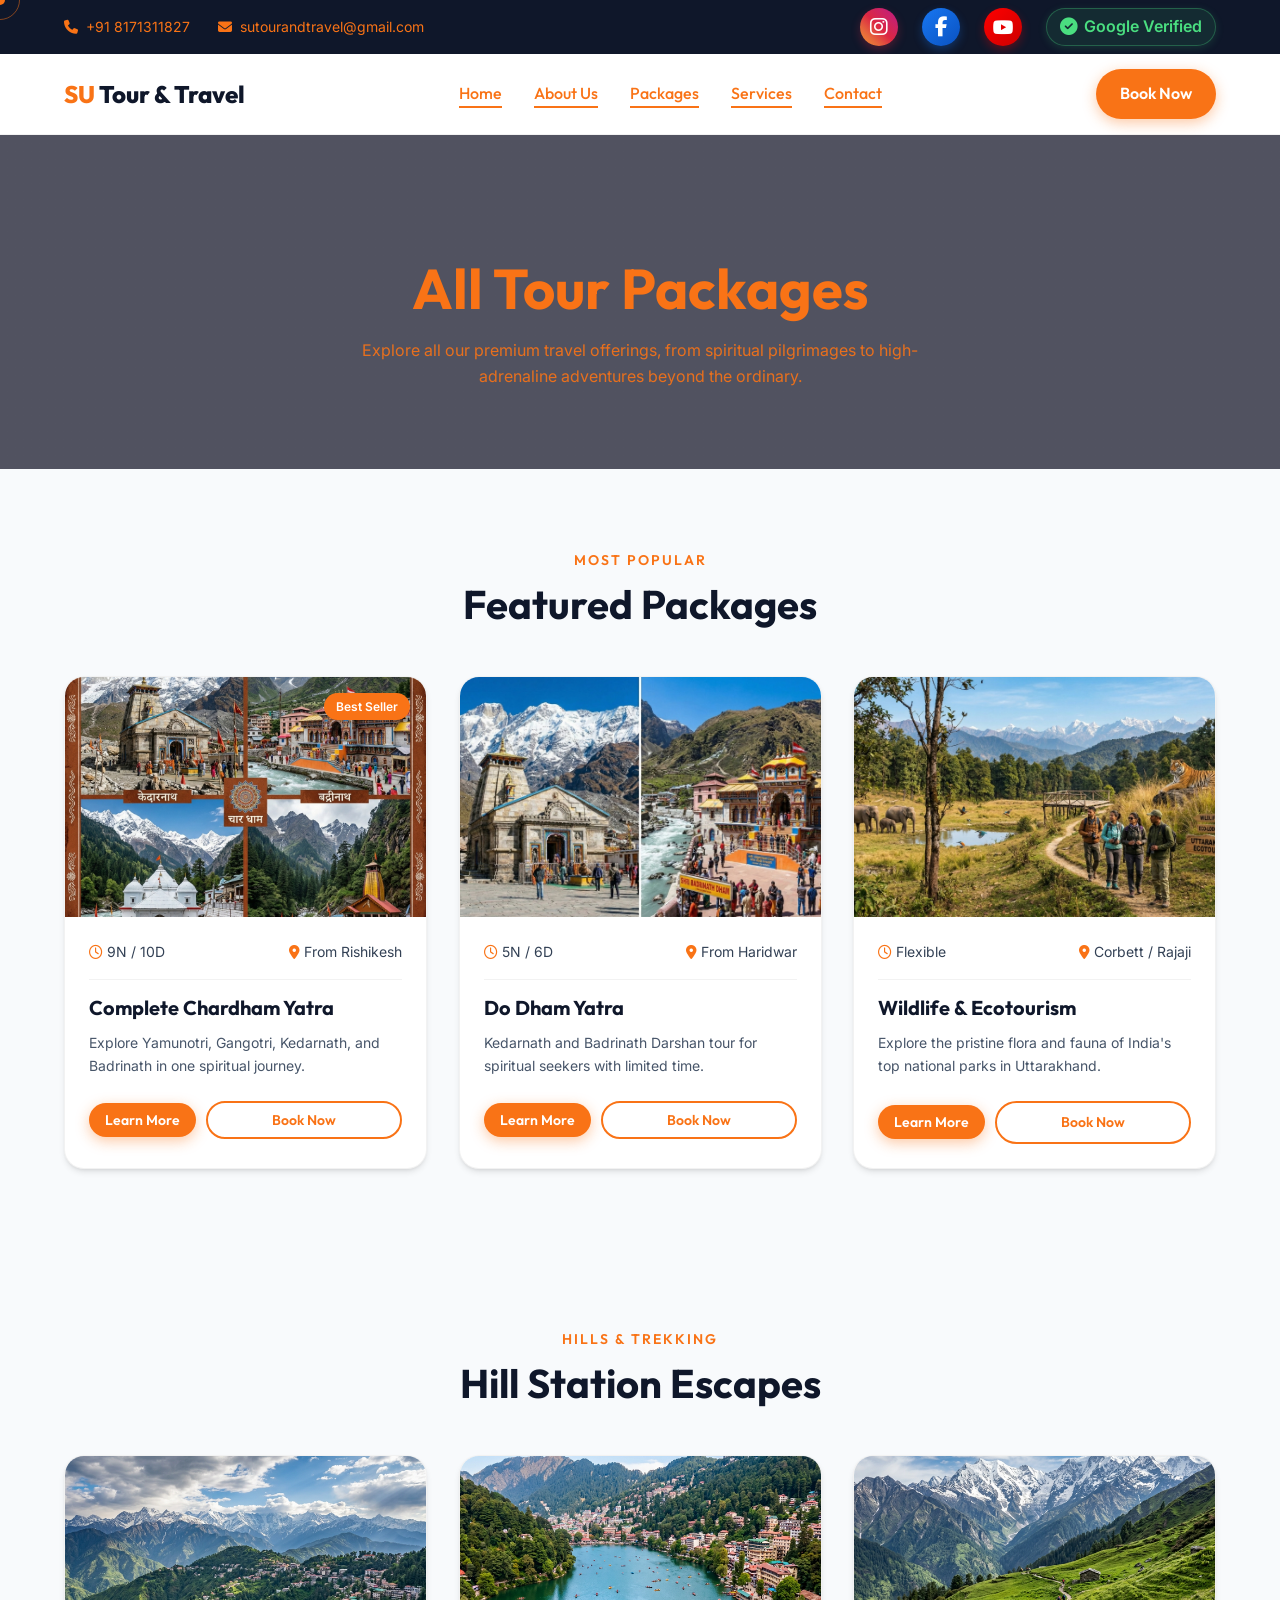
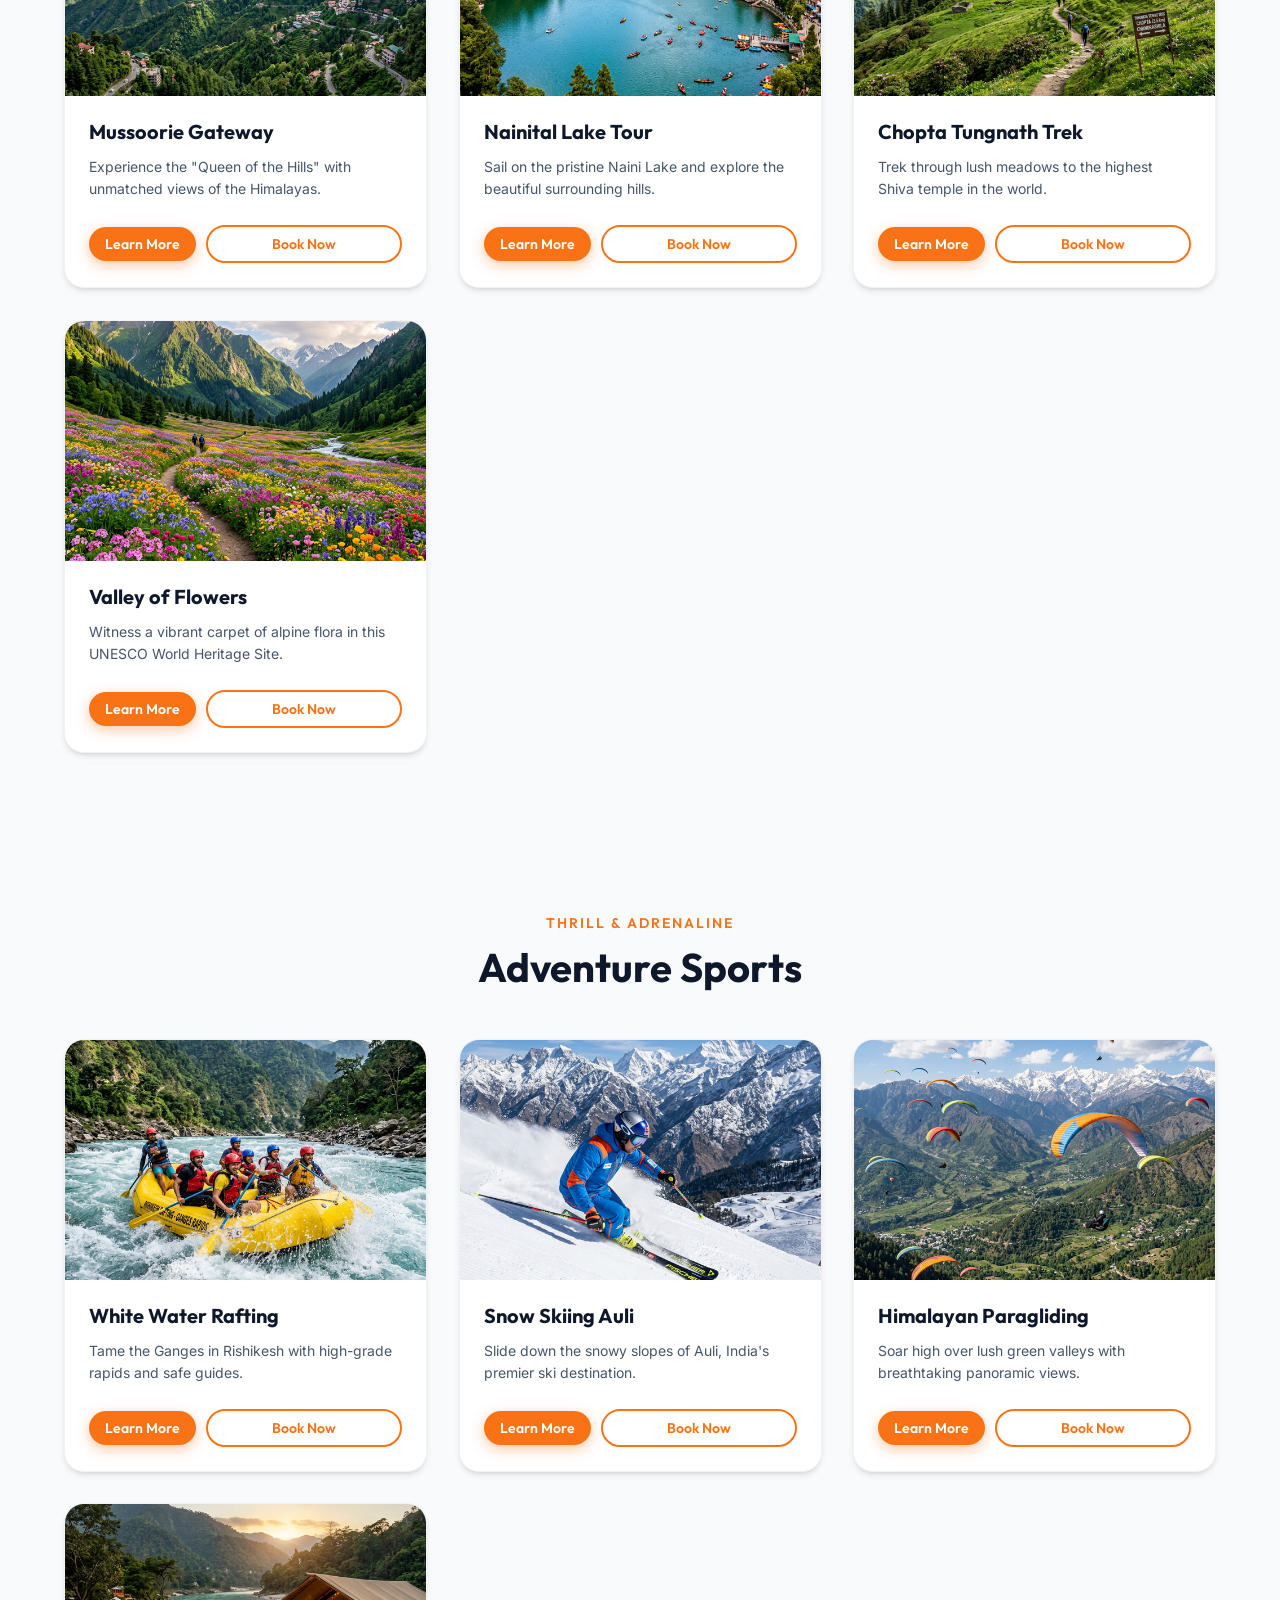
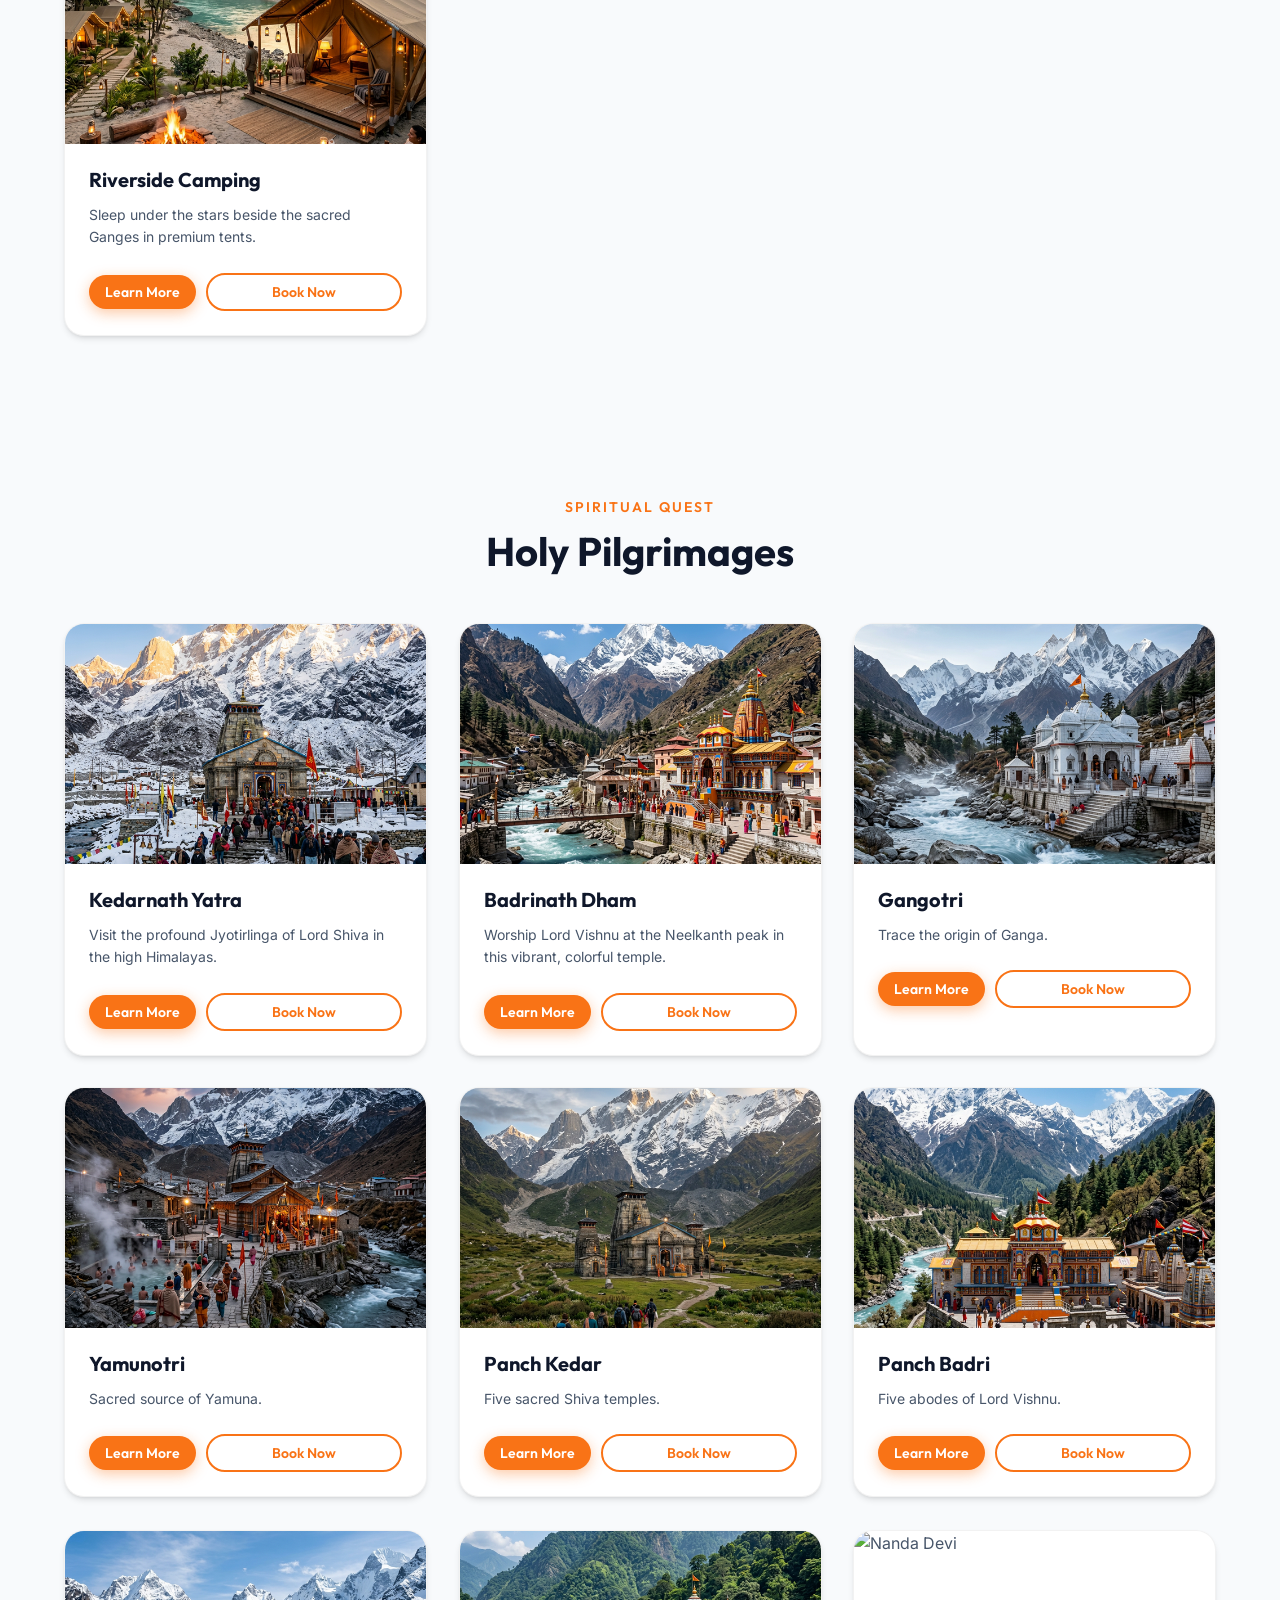
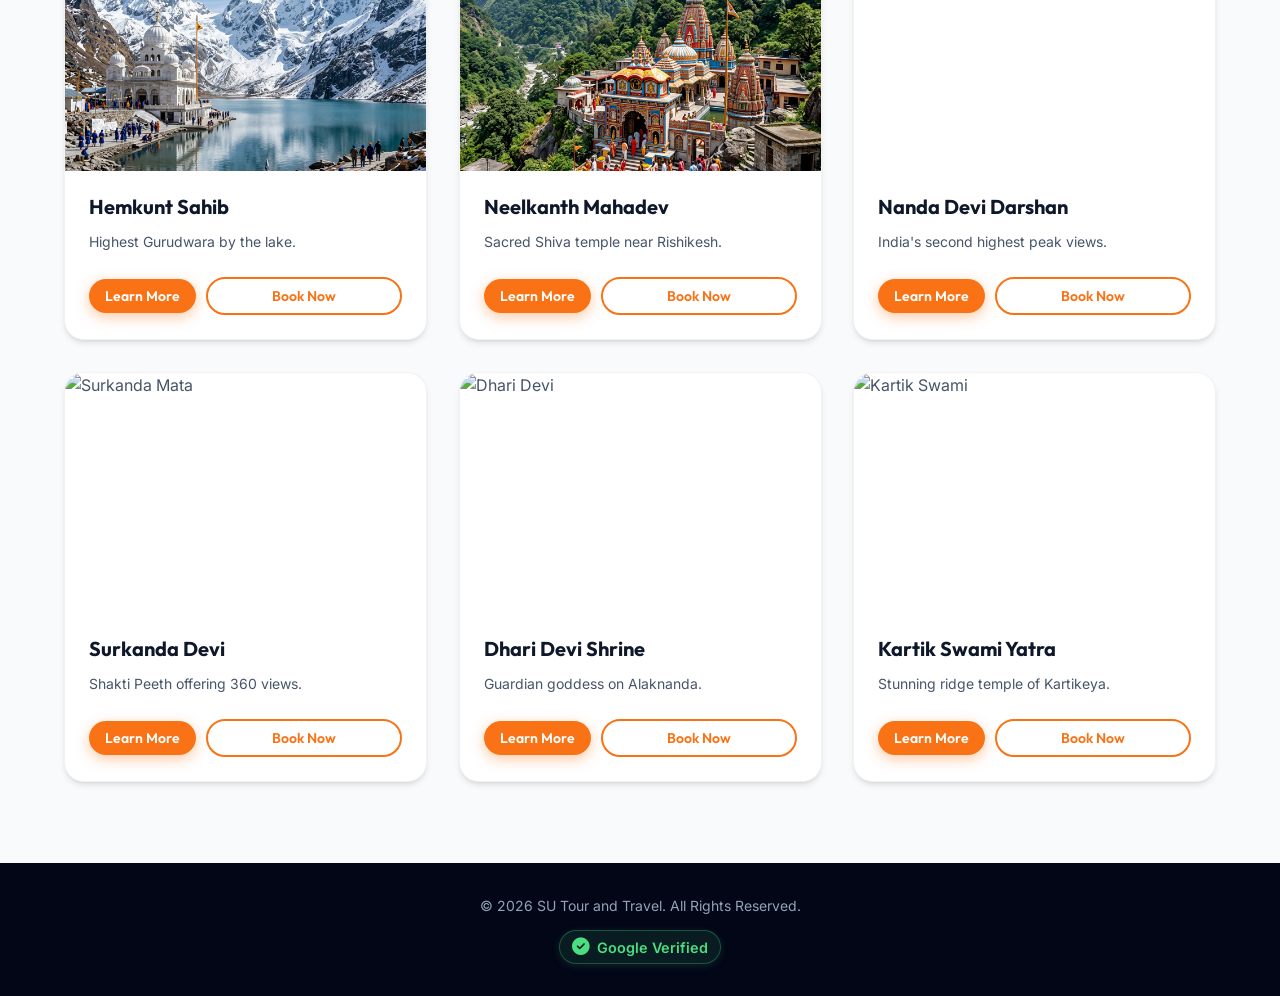
==== commit a0f994f9: "Add universal popup booking form - replace all Book Now scroll links with modal popup" ====
--- a/packages.html
+++ b/packages.html
@@ -84,10 +84,11 @@
 
     <!-- Subpage Hero -->
     <section class="subpage-hero"
-        style="background: linear-gradient(rgba(10, 10, 30, 0.7), rgba(10, 10, 30, 0.7)), url('images/char-dham.jpg') center/cover; padding: 120px 0 80px; text-align: center; color: white;">
+        style="background: linear-gradient(rgba(10, 10, 30, 0.7), rgba(10, 10, 30, 0.7)), url('images/kartik_swami.png') center/cover; padding: 120px 0 80px; text-align: center; color: white;">
         <div class="container">
-            <h1 class="reveal-up" style="font-size: 3.5rem; margin-bottom: 1rem;">All Tour Packages</h1>
-            <p class="reveal-up" style="max-width: 600px; margin: 0 auto; opacity: 0.9;">Explore all our premium travel
+            <h1 class="reveal-up" style="font-size: 3.5rem; margin-bottom: 1rem; color: #f97316;">All Tour Packages</h1>
+            <p class="reveal-up" style="max-width: 600px; margin: 0 auto; opacity: 0.9; color: #f97316;">Explore all our
+                premium travel
                 offerings, from spiritual pilgrimages to high-adrenaline adventures beyond the ordinary.</p>
         </div>
     </section>
@@ -120,8 +121,9 @@
                                 data-title="Complete Chardham Yatra" data-img="images/char-dham.jpg"
                                 data-desc="The ultimate spiritual Odyssey. This 10-day journey takes you through the four most sacred sites in the Indian Himalayas: Yamunotri, Gangotri, Kedarnath, and Badrinath. Our premium package includes comfortable stays, dedicated local guides, and seamless transport.">Learn
                                 More</button>
-                            <a href="index.html#contact" class="btn btn-outline-primary btn-sm hover-target"
-                                style="flex: 1; text-align: center;">Book Now</a>
+                            <button onclick="openBookingModal('Complete Chardham Yatra')"
+                                class="btn btn-outline-primary btn-sm hover-target"
+                                style="flex: 1; text-align: center;">Book Now</button>
                         </div>
                     </div>
                 </div>
@@ -144,8 +146,9 @@
                                 data-title="Do Dham Yatra" data-img="images/do-dham.jpg"
                                 data-desc="A focused spiritual retreat to the two most powerful Dhams: Kedarnath and Badrinath. Designed for those seeking a deep connection with the divine without the longer commitment of the full Char Dham.">Learn
                                 More</button>
-                            <a href="index.html#contact" class="btn btn-outline-primary btn-sm hover-target"
-                                style="flex: 1; text-align: center;">Book Now</a>
+                            <button onclick="openBookingModal('Do Dham Yatra (Kedarnath & Badrinath)')"
+                                class="btn btn-outline-primary btn-sm hover-target"
+                                style="flex: 1; text-align: center;">Book Now</button>
                         </div>
                     </div>
                 </div>
@@ -199,8 +202,9 @@
                                 data-title="Mussoorie Gateway" data-img="images/mussoorie.png"
                                 data-desc='Mussoorie offering breathtaking views of the Shivalik range. Explore misty hills, Kempty Falls, and historic colonial architecture.'>Learn
                                 More</button>
-                            <a href="index.html#contact" class="btn btn-outline-primary btn-sm hover-target"
-                                style="flex: 1; text-align: center;">Book Now</a>
+                            <button onclick="openBookingModal('Mussoorie Gateway')"
+                                class="btn btn-outline-primary btn-sm hover-target"
+                                style="flex: 1; text-align: center;">Book Now</button>
                         </div>
                     </div>
                 </div>
@@ -218,8 +222,9 @@
                                 data-title="Nainital Lake Tour" data-img="images/nainital.png"
                                 data-desc='Renowned for the mesmerizing Naini Lake. Includes boat rides, Snow View Point visits, and local markers.'>Learn
                                 More</button>
-                            <a href="index.html#contact" class="btn btn-outline-primary btn-sm hover-target"
-                                style="flex: 1; text-align: center;">Book Now</a>
+                            <button onclick="openBookingModal('Nainital Lake Tour')"
+                                class="btn btn-outline-primary btn-sm hover-target"
+                                style="flex: 1; text-align: center;">Book Now</button>
                         </div>
                     </div>
                 </div>
@@ -236,8 +241,9 @@
                                 data-title="Chopta Tungnath Trek" data-img="images/chopta.png"
                                 data-desc='Known as "Mini Switzerland", witness magnificent 360-degree views of mighty Himalayan peaks.'>Learn
                                 More</button>
-                            <a href="index.html#contact" class="btn btn-outline-primary btn-sm hover-target"
-                                style="flex: 1; text-align: center;">Book Now</a>
+                            <button onclick="openBookingModal('Chopta Tungnath Trek')"
+                                class="btn btn-outline-primary btn-sm hover-target"
+                                style="flex: 1; text-align: center;">Book Now</button>
                         </div>
                     </div>
                 </div>
@@ -255,8 +261,9 @@
                                 data-title="Valley of Flowers" data-img="images/valley.png"
                                 data-desc='Comes alive with millions of blooming flowers. A magical trek for nature photographers.'>Learn
                                 More</button>
-                            <a href="index.html#contact" class="btn btn-outline-primary btn-sm hover-target"
-                                style="flex: 1; text-align: center;">Book Now</a>
+                            <button onclick="openBookingModal('Valley of Flowers')"
+                                class="btn btn-outline-primary btn-sm hover-target"
+                                style="flex: 1; text-align: center;">Book Now</button>
                         </div>
                     </div>
                 </div>
@@ -285,8 +292,9 @@
                                 data-title="White Water Rafting" data-img="images/rafting.png"
                                 data-desc='Adventure heart of Rishikesh. Conquer the waves through legendary rapids with professional gear.'>Learn
                                 More</button>
-                            <a href="index.html#contact" class="btn btn-outline-primary btn-sm hover-target"
-                                style="flex: 1; text-align: center;">Book Now</a>
+                            <button onclick="openBookingModal('White Water Rafting')"
+                                class="btn btn-outline-primary btn-sm hover-target"
+                                style="flex: 1; text-align: center;">Book Now</button>
                         </div>
                     </div>
                 </div>
@@ -304,8 +312,9 @@
                                 data-title="Snow Skiing Auli" data-img="images/skiing.png"
                                 data-desc='World-class skiing. Training for beginners and challenging slopes for experts. Experience winter magic.'>Learn
                                 More</button>
-                            <a href="index.html#contact" class="btn btn-outline-primary btn-sm hover-target"
-                                style="flex: 1; text-align: center;">Book Now</a>
+                            <button onclick="openBookingModal('Snow Skiing Auli')"
+                                class="btn btn-outline-primary btn-sm hover-target"
+                                style="flex: 1; text-align: center;">Book Now</button>
                         </div>
                     </div>
                 </div>
@@ -322,8 +331,9 @@
                                 data-title="Himalayan Paragliding" data-img="images/paragliding.png"
                                 data-desc='Ultimate freedom of flight. Tandem paragliding over tea gardens and oak forests.'>Learn
                                 More</button>
-                            <a href="index.html#contact" class="btn btn-outline-primary btn-sm hover-target"
-                                style="flex: 1; text-align: center;">Book Now</a>
+                            <button onclick="openBookingModal('Himalayan Paragliding')"
+                                class="btn btn-outline-primary btn-sm hover-target"
+                                style="flex: 1; text-align: center;">Book Now</button>
                         </div>
                     </div>
                 </div>
@@ -340,8 +350,9 @@
                                 data-title="Riverside Camping" data-img="images/camping.png"
                                 data-desc='Professional camping experience. Includes bonfires, nature walks, and wholesome mountain meals by the river.'>Learn
                                 More</button>
-                            <a href="index.html#contact" class="btn btn-outline-primary btn-sm hover-target"
-                                style="flex: 1; text-align: center;">Book Now</a>
+                            <button onclick="openBookingModal('Riverside Camping')"
+                                class="btn btn-outline-primary btn-sm hover-target"
+                                style="flex: 1; text-align: center;">Book Now</button>
                         </div>
                     </div>
                 </div>
@@ -370,8 +381,9 @@
                                 data-title="Kedarnath Yatra" data-img="images/kedarnath.png"
                                 data-desc='One of the most sacred pilgrimage sites. Stand before the ancient stone temple at 3,583m.'>Learn
                                 More</button>
-                            <a href="index.html#contact" class="btn btn-outline-primary btn-sm hover-target"
-                                style="flex: 1; text-align: center;">Book Now</a>
+                            <button onclick="openBookingModal('Kedarnath Yatra')"
+                                class="btn btn-outline-primary btn-sm hover-target"
+                                style="flex: 1; text-align: center;">Book Now</button>
                         </div>
                     </div>
                 </div>
@@ -389,8 +401,9 @@
                                 data-title="Badrinath Dham" data-img="images/badrinath.png"
                                 data-desc='Represents the abode of Lord Vishnu. Experience Tapt Kund and visit the last village Mana.'>Learn
                                 More</button>
-                            <a href="index.html#contact" class="btn btn-outline-primary btn-sm hover-target"
-                                style="flex: 1; text-align: center;">Book Now</a>
+                            <button onclick="openBookingModal('Badrinath Dham')"
+                                class="btn btn-outline-primary btn-sm hover-target"
+                                style="flex: 1; text-align: center;">Book Now</button>
                         </div>
                     </div>
                 </div>
@@ -405,8 +418,9 @@
                             <button class="btn btn-primary btn-sm hover-target btn-learn-more" data-title="Gangotri"
                                 data-img="images/gangotri.png" data-desc="Sacred origin of the river Ganga.">Learn
                                 More</button>
-                            <a href="index.html#contact" class="btn btn-outline-primary btn-sm hover-target"
-                                style="flex: 1; text-align: center;">Book Now</a>
+                            <button onclick="openBookingModal('Gangotri Yatra')"
+                                class="btn btn-outline-primary btn-sm hover-target"
+                                style="flex: 1; text-align: center;">Book Now</button>
                         </div>
                     </div>
                 </div>
@@ -419,8 +433,9 @@
                         <div class="package-footer" style="display: flex; justify-content: space-between; gap: 10px;">
                             <button class="btn btn-primary btn-sm hover-target btn-learn-more" data-title="Yamunotri"
                                 data-img="images/yamunotri.png" data-desc="First stop of Char Dham.">Learn More</button>
-                            <a href="index.html#contact" class="btn btn-outline-primary btn-sm hover-target"
-                                style="flex: 1; text-align: center;">Book Now</a>
+                            <button onclick="openBookingModal('Yamunotri Yatra')"
+                                class="btn btn-outline-primary btn-sm hover-target"
+                                style="flex: 1; text-align: center;">Book Now</button>
                         </div>
                     </div>
                 </div>
@@ -434,8 +449,9 @@
                             <button class="btn btn-primary btn-sm hover-target btn-learn-more" data-title="Panch Kedar"
                                 data-img="images/panch_kedar.png" data-desc="Legendary five Shiva shrines.">Learn
                                 More</button>
-                            <a href="index.html#contact" class="btn btn-outline-primary btn-sm hover-target"
-                                style="flex: 1; text-align: center;">Book Now</a>
+                            <button onclick="openBookingModal('Panch Kedar')"
+                                class="btn btn-outline-primary btn-sm hover-target"
+                                style="flex: 1; text-align: center;">Book Now</button>
                         </div>
                     </div>
                 </div>
@@ -449,8 +465,9 @@
                             <button class="btn btn-primary btn-sm hover-target btn-learn-more" data-title="Panch Badri"
                                 data-img="images/panch_badri.png" data-desc="Five divine stages of Vishnu.">Learn
                                 More</button>
-                            <a href="index.html#contact" class="btn btn-outline-primary btn-sm hover-target"
-                                style="flex: 1; text-align: center;">Book Now</a>
+                            <button onclick="openBookingModal('Panch Badri')"
+                                class="btn btn-outline-primary btn-sm hover-target"
+                                style="flex: 1; text-align: center;">Book Now</button>
                         </div>
                     </div>
                 </div>
@@ -464,8 +481,9 @@
                             <button class="btn btn-primary btn-sm hover-target btn-learn-more"
                                 data-title="Hemkunt Sahib" data-img="images/hemkunt_sahib.png"
                                 data-desc="Glacial lake and spiritual silence.">Learn More</button>
-                            <a href="index.html#contact" class="btn btn-outline-primary btn-sm hover-target"
-                                style="flex: 1; text-align: center;">Book Now</a>
+                            <button onclick="openBookingModal('Hemkunt Sahib Yatra')"
+                                class="btn btn-outline-primary btn-sm hover-target"
+                                style="flex: 1; text-align: center;">Book Now</button>
                         </div>
                     </div>
                 </div>
@@ -479,8 +497,9 @@
                             <button class="btn btn-primary btn-sm hover-target btn-learn-more"
                                 data-title="Neelkanth Mahadev" data-img="images/neelkanth.png"
                                 data-desc="Where Shiva consumed poison.">Learn More</button>
-                            <a href="index.html#contact" class="btn btn-outline-primary btn-sm hover-target"
-                                style="flex: 1; text-align: center;">Book Now</a>
+                            <button onclick="openBookingModal('Neelkanth Mahadev Yatra')"
+                                class="btn btn-outline-primary btn-sm hover-target"
+                                style="flex: 1; text-align: center;">Book Now</button>
                         </div>
                     </div>
                 </div>
@@ -494,8 +513,9 @@
                             <button class="btn btn-primary btn-sm hover-target btn-learn-more"
                                 data-title="Nanda Devi Darshan" data-img="images/nanda_devi.png"
                                 data-desc="Beloved protecting goddess.">Learn More</button>
-                            <a href="index.html#contact" class="btn btn-outline-primary btn-sm hover-target"
-                                style="flex: 1; text-align: center;">Book Now</a>
+                            <button onclick="openBookingModal('Nanda Devi Darshan')"
+                                class="btn btn-outline-primary btn-sm hover-target"
+                                style="flex: 1; text-align: center;">Book Now</button>
                         </div>
                     </div>
                 </div>
@@ -509,8 +529,9 @@
                             <button class="btn btn-primary btn-sm hover-target btn-learn-more"
                                 data-title="Surkanda Devi" data-img="images/surkanda.png"
                                 data-desc="51 Shakti Peeth viewpoint.">Learn More</button>
-                            <a href="index.html#contact" class="btn btn-outline-primary btn-sm hover-target"
-                                style="flex: 1; text-align: center;">Book Now</a>
+                            <button onclick="openBookingModal('Surkanda Devi Yatra')"
+                                class="btn btn-outline-primary btn-sm hover-target"
+                                style="flex: 1; text-align: center;">Book Now</button>
                         </div>
                     </div>
                 </div>
@@ -524,8 +545,9 @@
                             <button class="btn btn-primary btn-sm hover-target btn-learn-more"
                                 data-title="Dhari Devi Shrine" data-img="images/dhari_devi.png"
                                 data-desc="Protector of the Char Dham.">Learn More</button>
-                            <a href="index.html#contact" class="btn btn-outline-primary btn-sm hover-target"
-                                style="flex: 1; text-align: center;">Book Now</a>
+                            <button onclick="openBookingModal('Dhari Devi Shrine')"
+                                class="btn btn-outline-primary btn-sm hover-target"
+                                style="flex: 1; text-align: center;">Book Now</button>
                         </div>
                     </div>
                 </div>
@@ -539,8 +561,9 @@
                             <button class="btn btn-primary btn-sm hover-target btn-learn-more"
                                 data-title="Kartik Swami Yatra" data-img="images/kartik_swami.png"
                                 data-desc="Highest Kartikeya shrine.">Learn More</button>
-                            <a href="index.html#contact" class="btn btn-outline-primary btn-sm hover-target"
-                                style="flex: 1; text-align: center;">Book Now</a>
+                            <button onclick="openBookingModal('Kartik Swami Yatra')"
+                                class="btn btn-outline-primary btn-sm hover-target"
+                                style="flex: 1; text-align: center;">Book Now</button>
                         </div>
                     </div>
                 </div>
@@ -560,10 +583,43 @@
                 <h3 id="modalTitle">Package Title</h3>
                 <p id="modalDesc">Detailed package info will appear here.</p>
                 <div class="modal-action">
-                    <a href="index.html#contact" onclick="closePackageModal()"
+                    <button
+                        onclick="closePackageModal(); openBookingModal(document.getElementById('modalTitle').innerText)"
                         class="btn btn-primary w-100 text-center hover-target" style="display: block;">Book This
-                        Package</a>
-                </div>
+                        Package</button>
+                </div>
+            </div>
+        </div>
+    </div>
+
+    <!-- Universal Booking Modal -->
+    <div id="bookingModal" class="package-modal">
+        <div class="modal-overlay" onclick="closeBookingModal()"></div>
+        <div class="modal-content tilt-card">
+            <span class="close-modal" onclick="closeBookingModal()"><i class="fa-solid fa-xmark"></i></span>
+            <div class="modal-body">
+                <h3 style="margin-top: 1rem;">Book Your Journey</h3>
+                <p>Fill in the details below and we'll get in touch via WhatsApp.</p>
+
+                <form id="popup-booking-form" class="contact-form">
+                    <input type="hidden" id="booking-service-hidden">
+                    <div class="form-group">
+                        <input type="text" id="booking-name" class="form-control" placeholder="Your Name" required>
+                    </div>
+                    <div class="form-group">
+                        <input type="tel" id="booking-phone" class="form-control" placeholder="Phone Number" required>
+                    </div>
+                    <div class="form-group">
+                        <input type="text" id="booking-service-display" class="form-control" readonly
+                            style="background: rgba(0,0,0,0.05);">
+                    </div>
+                    <div class="form-group">
+                        <textarea id="booking-message" class="form-control" rows="3"
+                            placeholder="Additional Requirements (Optional)"></textarea>
+                    </div>
+                    <button type="submit" class="btn btn-primary w-100"><i class="fa-brands fa-whatsapp"></i> Confirm
+                        via WhatsApp</button>
+                </form>
             </div>
         </div>
     </div>
@@ -581,7 +637,7 @@
 
     <!-- Scripts -->
     <script src="https://cdnjs.cloudflare.com/ajax/libs/vanilla-tilt/1.8.0/vanilla-tilt.min.js"></script>
-    <script src="js/script.js"></script>
+    <script src="js/script.js?v=2"></script>
 </body>
 
 </html>
